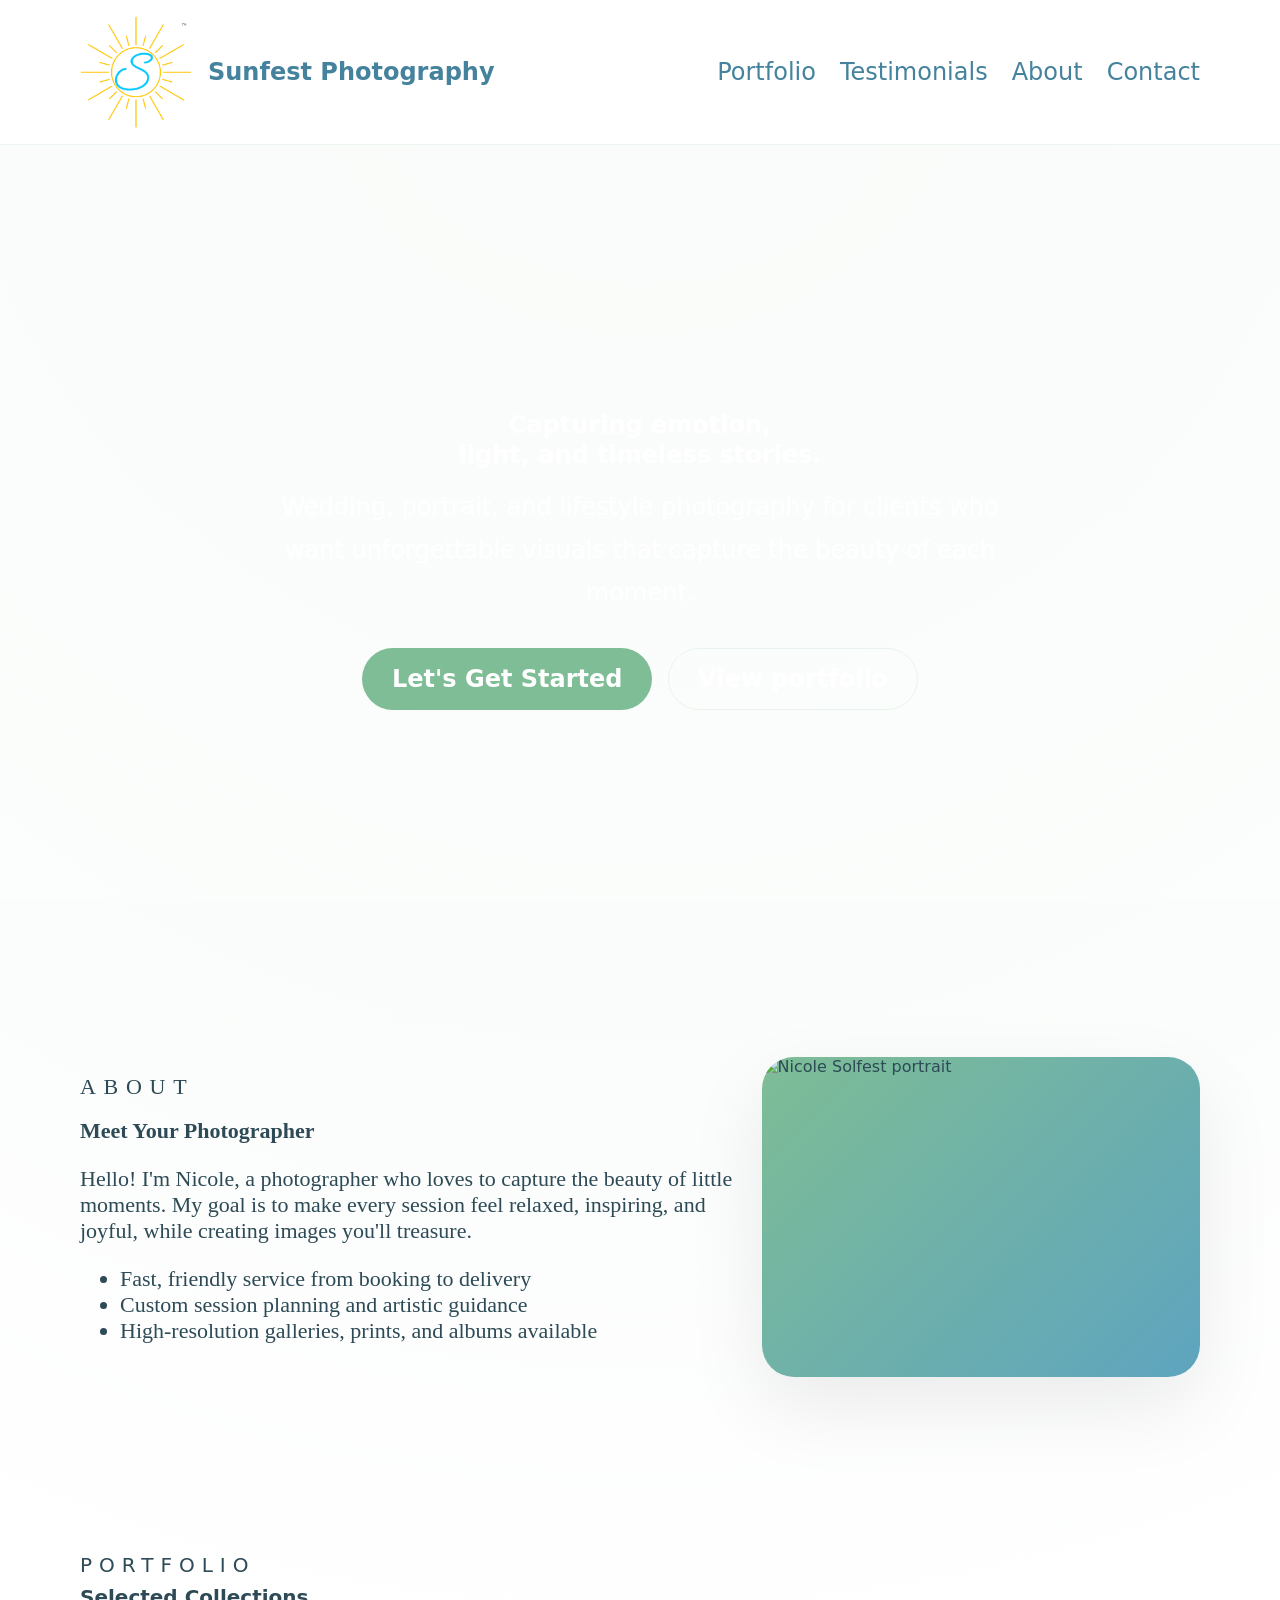
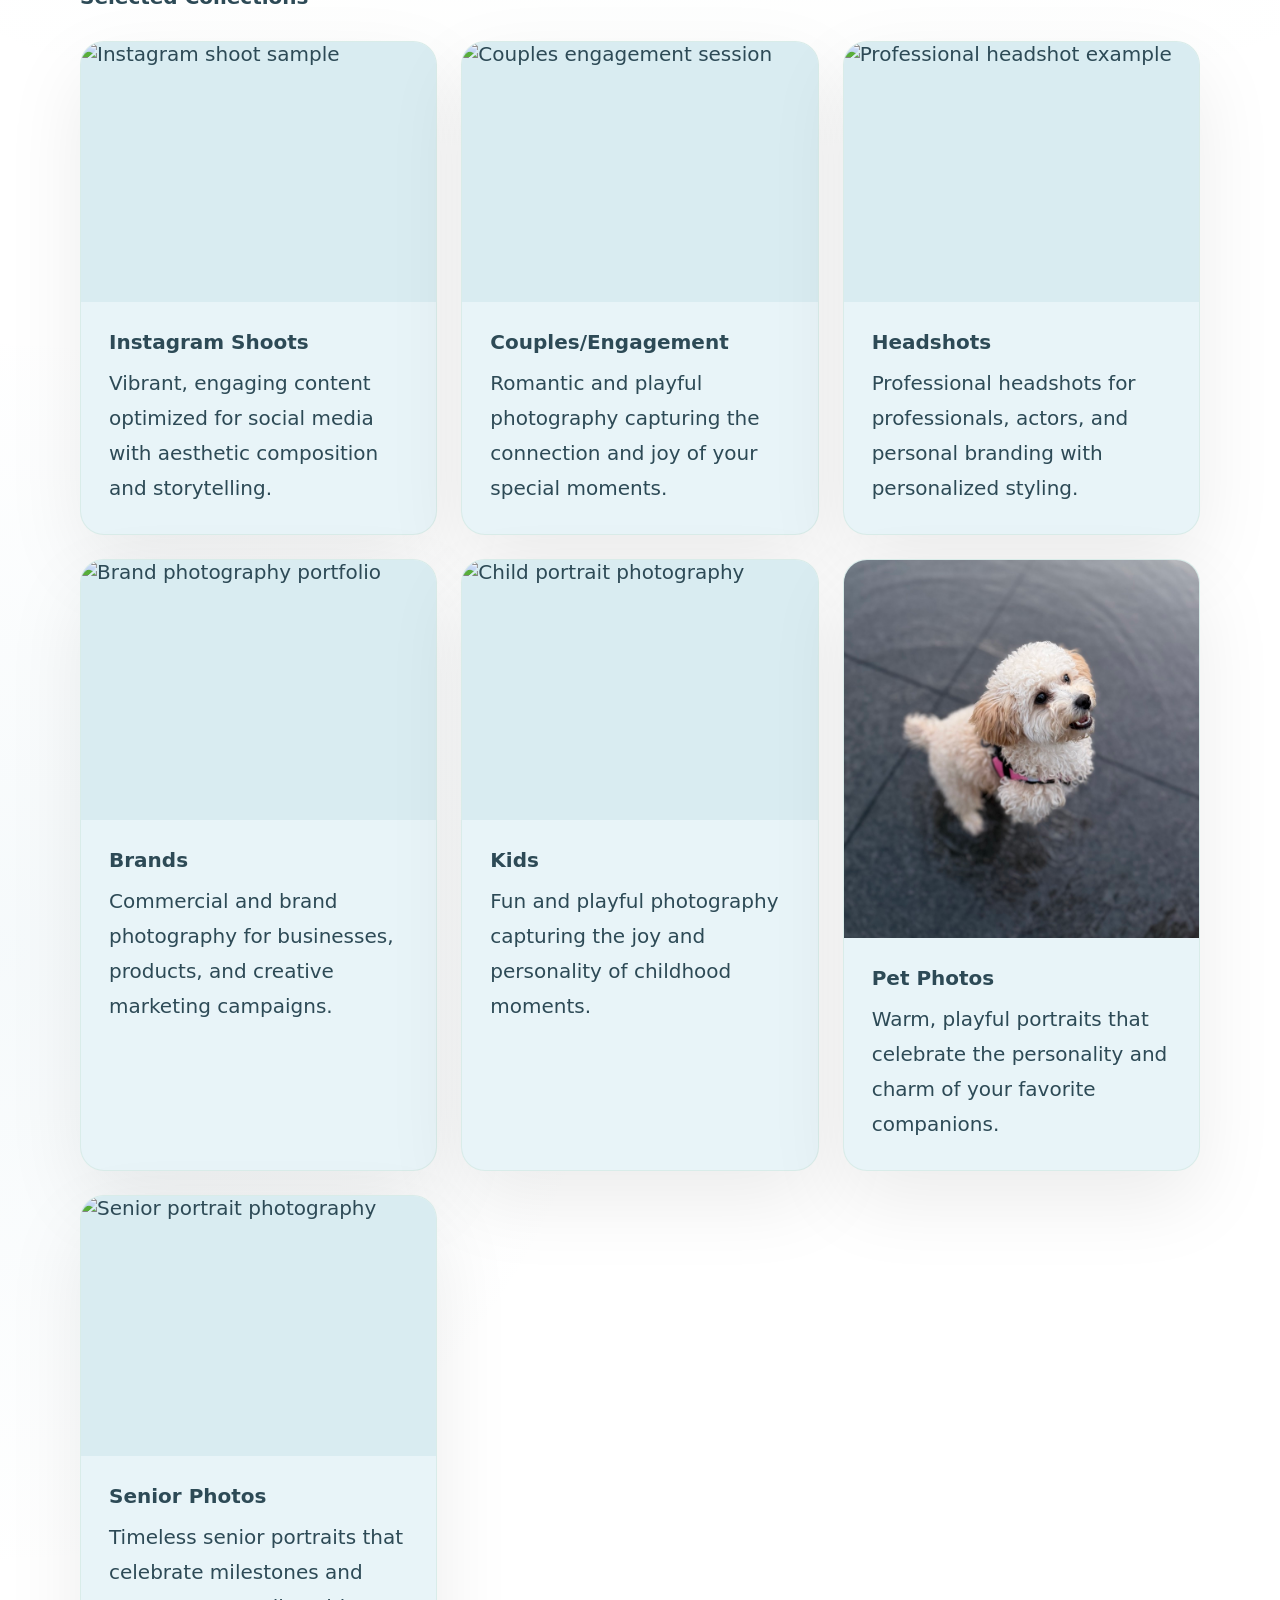
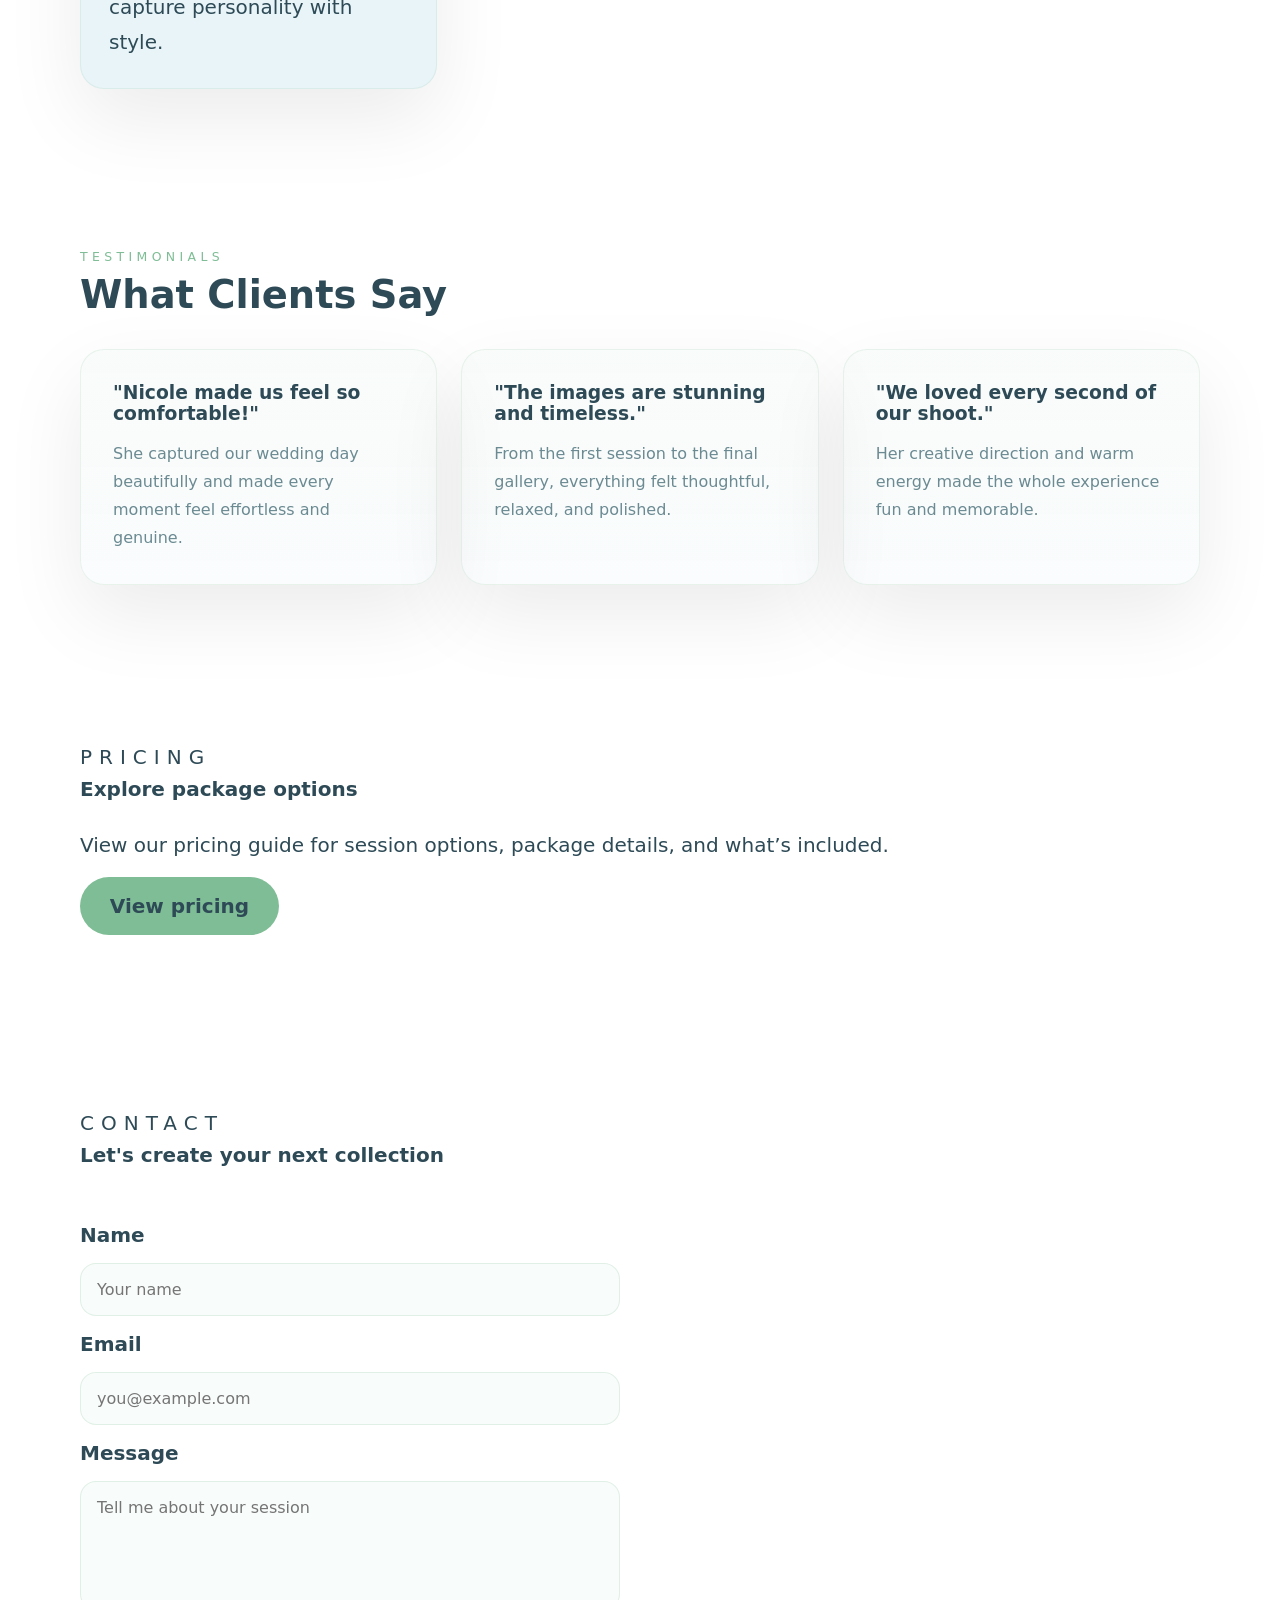
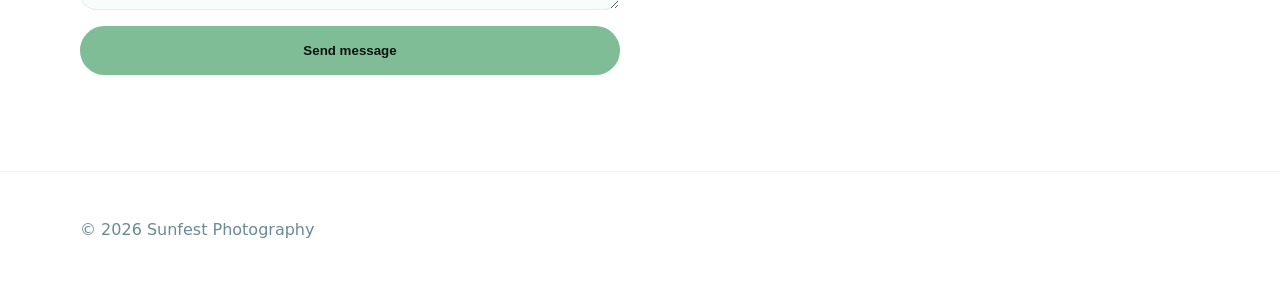
==== index.html @ 9b15755d "Updated website 1" ====
<!DOCTYPE html>
<html lang="en">
<head>
  <meta charset="UTF-8" />
  <meta name="viewport" content="width=device-width, initial-scale=1.0" />
  <title>Sunfest Photography</title>
  <link rel="stylesheet" href="styles.css" />
</head>
<body>
  <header class="site-header" data-text-section="header" data-text-label="Header">
    <div class="container header-inner">
      <a class="brand" href="index.html" aria-label="Go to the home page">
        <div class="logo">
          <img src="./Photos for site/CEC11EE0-8C69-4862-8552-D9A88CEC6F9B.png" alt="Sunfest Photos logo" />
        </div>
        <div>
          <p class="eyebrow"></p>
          <h1>Sunfest Photography</h1>
        </div>
      </a>
      <nav class="site-nav">
        <a href="#portfolio">Portfolio</a>
        <a href="#testimonials">Testimonials</a>
        <a href="#about">About</a>
        <a href="#contact">Contact</a>
      </nav>
    </div>
  </header>

  <main>
    <section class="hero" data-text-section="hero" data-text-label="Hero section">
      <div class="container hero-copy">
        <p class="eyebrow"></p>
        <h2>
          <span class="hero-title-line">Capturing emotion,</span>
          <span class="hero-title-line hero-title-line--secondary">light, and timeless stories.</span>
        </h2>
        <p>Wedding, portrait, and lifestyle photography for clients who want unforgettable visuals that capture the beauty of each moment.</p>
        <div class="hero-actions">
          <a class="button button-primary" href="#contact">Let's Get Started</a>
          <a class="button button-secondary" href="#portfolio">View portfolio</a>
        </div>
      </div>
    </section>

    <section id="about" class="section about-section" data-text-section="about" data-text-label="About section">
      <div class="container about-inner">
        <div class="Meet Your Photographer-copy">
          <p class="eyebrow">About</p>
          <h2>Meet Your Photographer</h2>
          <p>Hello! I'm Nicole, a photographer who loves to capture the beauty of little moments. My goal is to make every session feel relaxed, inspiring, and joyful, while creating images you'll treasure.</p>
          <ul>
            <li>Fast, friendly service from booking to delivery</li>
            <li>Custom session planning and artistic guidance</li>
            <li>High-resolution galleries, prints, and albums available</li>
          </ul>
        </div>
        <div class="about-image">
          <img src="./Photos for site/IMG_5448.jpeg" alt="Nicole Solfest portrait" />
        </div>
      </div>
    </section>

    <section id="portfolio" class="section portfolio-section" data-text-section="portfolio" data-text-label="Portfolio section">
      <div class="container">
        <div class="section-header">
          <p class="eyebrow">Portfolio</p>
          <h2>Selected Collections</h2>
        </div>
        <div class="gallery-grid">
          <a class="gallery-card" href="gallery.html?gallery=instagram-shoots" aria-label="View Instagram Shoots gallery">
            <div class="gallery-image portrait">
              <img src="./Photos for site/0DFB3948-3113-4C23-81F0-0BF73559EFFC_1_105_c.jpeg" alt="Instagram shoot sample" />
            </div>
            <div class="gallery-copy">
              <h3>Instagram Shoots</h3>
              <p>Vibrant, engaging content optimized for social media with aesthetic composition and storytelling.</p>
            </div>
          </a>
          <a class="gallery-card" href="gallery.html?gallery=couples-engagement" aria-label="View Couples and Engagement gallery">
            <div class="gallery-image wedding">
              <img src="./Photos for site/IMG_1664.jpeg" alt="Couples engagement session" />
            </div>
            <div class="gallery-copy">
              <h3>Couples/Engagement</h3>
              <p>Romantic and playful photography capturing the connection and joy of your special moments.</p>
            </div>
          </a>
          <a class="gallery-card" href="gallery.html?gallery=headshots" aria-label="View Headshots gallery">
            <div class="gallery-image lifestyle">
              <img src="./Photos for site/IMG_7733.jpg" alt="Professional headshot example" />
            </div>
            <div class="gallery-copy">
              <h3>Headshots</h3>
              <p>Professional headshots for professionals, actors, and personal branding with personalized styling.</p>
            </div>
          </a>
          <a class="gallery-card" href="gallery.html?gallery=brands" aria-label="View Brands gallery">
            <div class="gallery-image portrait">
              <img src="./Photos for site/IMG_9420.png" alt="Brand photography portfolio" />
            </div>
            <div class="gallery-copy">
              <h3>Brands</h3>
              <p>Commercial and brand photography for businesses, products, and creative marketing campaigns.</p>
            </div>
          </a>
          <a class="gallery-card" href="gallery.html?gallery=kids" aria-label="View Kids gallery">
            <div class="gallery-image wedding">
              <img src="./Photos for site/IMG_5349.jpeg" alt="Child portrait photography" />
            </div>
            <div class="gallery-copy">
              <h3>Kids</h3>
              <p>Fun and playful photography capturing the joy and personality of childhood moments.</p>
            </div>
          </a>
          <a class="gallery-card" href="pet-photos.html" aria-label="View Pet Photos gallery">
            <div class="gallery-image lifestyle">
              <img src="./Pet photos/53A517B3-BBE2-4105-9BD0-A397EED52253_1_105_c.jpeg" alt="Pet portrait photography" />
            </div>
            <div class="gallery-copy">
              <h3>Pet Photos</h3>
              <p>Warm, playful portraits that celebrate the personality and charm of your favorite companions.</p>
            </div>
          </a>
          <a class="gallery-card" href="gallery.html?gallery=senior-photos" aria-label="View Senior Photos gallery">
            <div class="gallery-image lifestyle">
              <img src="./Photos for site/IMG_2060.jpeg" alt="Senior portrait photography" />
            </div>
            <div class="gallery-copy">
              <h3>Senior Photos</h3>
              <p>Timeless senior portraits that celebrate milestones and capture personality with style.</p>
            </div>
          </a>
        </div>
      </div>
    </section>

    <section id="testimonials" class="section testimonials-section" data-text-section="testimonials" data-text-label="Testimonials section">
      <div class="container">
        <div class="section-header">
          <p class="eyebrow">Testimonials</p>
          <h2>What Clients Say</h2>
        </div>
        <div class="services-grid">
          <article class="service-card">
            <h3>"Nicole made us feel so comfortable!"</h3>
            <p>She captured our wedding day beautifully and made every moment feel effortless and genuine.</p>
          </article>
          <article class="service-card">
            <h3>"The images are stunning and timeless."</h3>
            <p>From the first session to the final gallery, everything felt thoughtful, relaxed, and polished.</p>
          </article>
          <article class="service-card">
            <h3>"We loved every second of our shoot."</h3>
            <p>Her creative direction and warm energy made the whole experience fun and memorable.</p>
          </article>
        </div>
      </div>
    </section>

    <section id="pricing" class="section pricing-preview-section" data-text-section="pricing" data-text-label="Pricing section">
      <div class="container">
        <div class="section-header">
          <p class="eyebrow">Pricing</p>
          <h2>Explore package options</h2>
        </div>
        <div class="pricing-preview-card">
          <p>View our pricing guide for session options, package details, and what’s included.</p>
          <a class="button button-primary" href="pricing.html">View pricing</a>
        </div>
      </div>
    </section>

    <section id="contact" class="section contact-section" data-text-section="contact" data-text-label="Contact section">
      <div class="container contact-inner">
        <div class="section-header">
          <p class="eyebrow">Contact</p>
          <h2>Let's create your next collection</h2>
        </div>
        <form class="contact-form" action="#" method="POST">
          <label for="name">Name</label>
          <input id="name" name="name" type="text" placeholder="Your name" required />

          <label for="email">Email</label>
          <input id="email" name="email" type="email" placeholder="you@example.com" required />

          <label for="message">Message</label>
          <textarea id="message" name="message" rows="5" placeholder="Tell me about your session" required></textarea>

          <button type="submit" class="button button-primary">Send message</button>
        </form>
      </div>
    </section>
  </main>

  <footer class="site-footer">
    <div class="container footer-inner">
      <p>© 2026 Sunfest Photography</p>
      <p></p>
    </div>
  </footer>

  <script src="script.js"></script>
</body>
</html>
---- styles.css ----
:root {
  color-scheme: light;
  --bg: #ffffff;
  --surface: #e8f4f8;
  --surface-2: #d9ecf1;
  --text: #2d4a56;
  --muted: #6b8a92;
  --accent: #7ebd95;
  --accent-strong: #9ccfb0;
  --border: rgba(126, 189, 149, 0.15);
  --shadow: 0 30px 80px rgba(0, 0, 0, 0.08);
}

* {
  box-sizing: border-box;
}

html {
  scroll-behavior: smooth;
}

body {
  margin: 0;
  font-family: Inter, system-ui, -apple-system, BlinkMacSystemFont, "Segoe UI", sans-serif;
  background: radial-gradient(circle at top, rgba(126, 189, 149, 0.08), transparent 35%),
              radial-gradient(circle at left, rgba(94, 164, 191, 0.06), transparent 22%),
              var(--bg);
  color: var(--text);
}

.text-style-controls {
  position: fixed;
  right: 1rem;
  bottom: 1rem;
  z-index: 1000;
  width: min(260px, calc(100% - 2rem));
  padding: 1rem;
  border: 1px solid var(--border);
  border-radius: 1rem;
  background: rgba(255, 255, 255, 0.96);
  box-shadow: var(--shadow);
}

.text-style-controls__title {
  font-weight: 700;
  margin-bottom: 0.75rem;
  color: var(--text);
}

.text-style-control {
  display: flex;
  flex-direction: column;
  gap: 0.35rem;
  margin-bottom: 0.75rem;
  font-size: 0.9rem;
  color: var(--muted);
}

.text-style-control span {
  font-weight: 600;
  color: var(--text);
}

.text-style-control select,
.text-style-control input {
  width: 100%;
  padding: 0.55rem 0.7rem;
  border: 1px solid var(--border);
  border-radius: 0.8rem;
  font: inherit;
}

.text-style-controls .button {
  width: 100%;
  padding: 0.75rem 1rem;
  font-size: 0.95rem;
}

img {
  max-width: 100%;
  display: block;
}

.container {
  width: min(1120px, calc(100% - 2rem));
  margin: 0 auto;
}

.site-header {
  position: sticky;
  top: 0;
  background: rgba(255, 255, 255, 0.95);
  backdrop-filter: blur(14px);
  border-bottom: 1px solid var(--border);
  z-index: 10;
}

.header-inner,
.about-inner,
.contact-inner {
  display: grid;
  gap: 1.5rem;
  align-items: center;
  padding: 1rem 0;
}

.header-inner {
  grid-template-columns: 1fr auto;
}

.brand {
  display: flex;
  align-items: center;
  gap: 1rem;
  color: inherit;
  text-decoration: none;
}

.logo {
  display: grid;
  place-items: center;
  width: 7rem;
  height: 7rem;
  border-radius: .1rem;
  background: linear-gradient(135deg, var(--bg), var(--bg));
  padding: 0.0rem;
  overflow: hidden;
}

.logo img,
.logo svg {
  width: 100%;
  height: 100%;
  object-fit: contain;
  display: block;
}

.eyebrow {
  text-transform: uppercase;
  letter-spacing: 0.35em;
  font-size: 0.78rem;
  color: var(--accent);
  margin: 0 0 0.5rem;
}

.site-nav {
  display: flex;
  gap: 1.5rem;
  flex-wrap: wrap;
  align-items: center;
}

.site-nav a {
  color: var(--muted);
  text-decoration: none;
  transition: color 0.2s ease;
}

.site-nav a:hover {
  color: var(--text);
}

.hero {
  min-height: calc(100vh - 84px);
  display: grid;
  place-items: center;
  padding: 5rem 0 6rem;
  background: linear-gradient(rgba(255, 255, 255, 0.32), rgba(255, 255, 255, 0.32)), url('./Photos\ for\ site/IMG_4722.jpeg') center / cover no-repeat;
  background-attachment: fixed;
  position: relative;
}

.hero-copy {
  max-width: 720px;
  text-align: center;
  position: relative;
  z-index: 1;
}

.hero h2 {
  font-size: clamp(2.5rem, 5vw, 4rem);
  line-height: 1.03;
  margin: 0 0 1rem;
  color: #ffffff;
  display: flex;
  flex-direction: column;
  gap: 0.15rem;
}

.hero-title-line {
  display: block;
  font-size: clamp(3rem, 3.2vw, 2.4rem);
  font-weight: 700;
  line-height: 1.15;
}

.hero-title-line--secondary {
  font-size: clamp(2.2rem, 4.3vw, 3.2rem);
  font-weight: 600;
}

.hero p {
  font-size: 1.25rem;
  color: #ffffff;
  line-height: 1.8;
  margin: 0 0 2rem;
}

.hero-actions {
  display: flex;
  justify-content: center;
  flex-wrap: wrap;
  gap: 1rem;
}

.button {
  display: inline-flex;
  align-items: center;
  justify-content: center;
  padding: 1rem 1.8rem;
  border-radius: 999px;
  border: 1px solid transparent;
  text-decoration: none;
  font-weight: 600;
  transition: transform 0.2s ease, background-color 0.2s ease, border-color 0.2s ease;
}

.button:hover {
  transform: translateY(-2px);
}

.button-primary {
  background: var(--accent);
  color: #111;
}

.button-secondary {
  background: transparent;
  color: var(--text);
  border-color: var(--border);
}

.section {
  padding: 5rem 0;
}

.section-header {
  max-width: 600px;
  margin-bottom: 2rem;
}

.section-header h2 {
  margin: 0;
  font-size: clamp(2rem, 3vw, 3rem);
}

.gallery-grid,
.services-grid {
  display: grid;
  gap: 1.5rem;
}

.gallery-grid {
  grid-template-columns: repeat(3, 1fr);
}

.gallery-card {
  display: block;
  color: inherit;
  text-decoration: none;
  background: var(--surface);
  border: 1px solid var(--border);
  border-radius: 1.5rem;
  overflow: hidden;
  box-shadow: var(--shadow);
}

.gallery-image {
  min-height: 260px;
  display: grid;
  place-items: center;
  overflow: hidden;
  background: var(--surface-2);
}

.gallery-image img {
  width: 100%;
  height: 100%;
  object-fit: cover;
  display: block;
}

.gallery-image.portrait,
.gallery-image.wedding,
.gallery-image.lifestyle {
  background: var(--surface-2);
}

.gallery-copy {
  padding: 1.75rem;
}

.gallery-copy h3 {
  margin: 0 0 0.75rem;
}

.gallery-copy p {
  margin: 0;
  color: var(--muted);
  line-height: 1.75;
}

.services-grid {
  grid-template-columns: repeat(3, 1fr);
}

.service-card {
  background: linear-gradient(180deg, rgba(126, 189, 149, 0.05), rgba(94, 164, 191, 0.03));
  border: 1px solid var(--border);
  border-radius: 1.5rem;
  padding: 2rem;
  box-shadow: var(--shadow);
}

.service-card h3 {
  margin: 0 0 1rem;
}

.service-card p {
  margin: 0;
  color: var(--muted);
  line-height: 1.75;
}

.carousel {
  position: relative;
  overflow: visible;
  width: min(1040px, 100%);
  margin: 0 auto;
  border-radius: 2rem;
  background: var(--surface);
  box-shadow: var(--shadow);
}

.carousel-track {
  display: flex;
  align-items: center;
  gap: 1in;
  transition: transform 0.4s ease;
  padding: 0;
}
.carousel-slide {
  flex: 0 0 52.5%;
  display: grid;
  place-items: center;
  min-height: 520px;
  background: transparent;
  opacity: 0.35;
  transform: scale(1);
  transform-origin: center center;
  transition: transform 0.4s ease, opacity 0.4s ease, filter 0.4s ease;
  filter: brightness(0.75);
}

.carousel-slide:not(.current-slide) {
  opacity: 0.35;
  filter: brightness(0.7) saturate(0.9);
}

.carousel-slide.current-slide {
  opacity: 1;
  transform: scale(1.3333);
  filter: none;
  z-index: 1;
}

.carousel-slide img {
  max-width: 100%;
  max-height: 70vh;
  width: auto;
  height: auto;
  object-fit: contain;
  display: block;
}

.carousel-button {
  position: absolute;
  top: 50%;
  transform: translateY(-50%);
  width: 3rem;
  height: 3rem;
  border: none;
  border-radius: 999px;
  background: rgba(255, 255, 255, 0.95);
  color: var(--text);
  font-size: 1.2rem;
  box-shadow: var(--shadow);
  cursor: pointer;
  transition: transform 0.2s ease, background-color 0.2s ease;
}

.pricing-page .section {
  padding: 4.5rem 0 5.5rem;
}

.pricing-accordion {
  display: grid;
  gap: 1rem;
}

.pricing-card {
  border: 1px solid var(--border);
  border-radius: 1.25rem;
  background: rgba(255, 255, 255, 0.9);
  box-shadow: var(--shadow);
  overflow: hidden;
}

.pricing-toggle {
  width: 100%;
  display: flex;
  align-items: center;
  justify-content: space-between;
  gap: 1rem;
  padding: 1.25rem 1.5rem;
  border: 0;
  background: transparent;
  color: var(--text);
  font: inherit;
  text-align: left;
  cursor: pointer;
}

.pricing-label {
  display: flex;
  flex-direction: column;
  gap: 0.25rem;
}

.pricing-folder-title {
  font-size: 1.05rem;
  font-weight: 700;
}

.pricing-folder-description {
  color: var(--muted);
  font-size: 0.95rem;
  line-height: 1.5;
}

.pricing-arrow {
  font-size: 1.2rem;
  color: var(--accent);
  transition: transform 0.2s ease;
}

.pricing-card.is-open .pricing-arrow {
  transform: rotate(90deg);
}

.pricing-details {
  overflow: hidden;
  max-height: 0;
  padding: 0 1.5rem;
  transition: max-height 0.25s ease, padding 0.25s ease;
}

.pricing-card.is-open .pricing-details {
  max-height: 220px;
  padding: 0 1.5rem 1.5rem;
}

.pricing-details p,
.pricing-details ul {
  margin: 0;
  color: var(--muted);
  line-height: 1.7;
}

.pricing-details p {
  margin-bottom: 0.75rem;
}

.pricing-details ul {
  padding-left: 1.1rem;
}

.pricing-info-section {
  padding-top: 0;
}

.pricing-info-card {
  background: linear-gradient(135deg, rgba(126, 189, 149, 0.08), rgba(94, 164, 191, 0.08));
  border: 1px solid var(--border);
  border-radius: 1.5rem;
  padding: 2rem;
  box-shadow: var(--shadow);
}

.pricing-info-card h2 {
  margin: 0 0 1rem;
  font-size: clamp(1.6rem, 2.3vw, 2.2rem);
}

.pricing-info-card p,
.pricing-info-card li {
  color: var(--muted);
  line-height: 1.8;
}

.pricing-info-card ul {
  margin: 1rem 0 0;
  padding-left: 1.1rem;
}

@media (max-width: 900px) {
  .carousel-track {
    gap: 1rem;
  }
}

@media (max-width: 700px) {
  .carousel-track {
    padding: 0 1rem;
  }

  .carousel-slide {
    flex: 0 0 90%;
  }

  .pricing-toggle {
    padding: 1.1rem 1.15rem;
  }

  .pricing-folder-description {
    font-size: 0.9rem;
  }

  .pricing-info-card {
    padding: 1.5rem;
  }
}

.carousel-button:hover {
  transform: translateY(-50%) scale(1.05);
}

.carousel-button--prev {
  left: 1rem;
}

.carousel-button--next {
  right: 1rem;
}

.carousel-indicators {
  display: none;
}

.carousel-indicator {
  width: 0.75rem;
  height: 0.75rem;
  border: none;
  border-radius: 999px;
  background: rgba(126, 189, 149, 0.4);
  cursor: pointer;
  transition: transform 0.2s ease, background-color 0.2s ease;
}

.carousel-indicator.active {
  background: var(--accent);
  transform: scale(1.1);
}

.page-intro {
  color: var(--muted);
  max-width: 640px;
  margin-top: 0.75rem;
  line-height: 1.8;
}

.gallery-page-actions {
  margin-top: 1.5rem;
}

.about-inner {
  grid-template-columns: 1.2fr 0.8fr;
}

.about-copy h2 {
  margin-top: 0;
}

.about-copy p {
  color: var(--muted);
  line-height: 1.8;
}

.about-copy ul {
  padding-left: 1.2rem;
  margin: 1.5rem 0 0;
  color: var(--muted);
}

.about-copy li {
  margin-bottom: 0.75rem;
}

.about-image {
  min-height: 320px;
  border-radius: 2rem;
  background: linear-gradient(135deg, #7ebd95 0%, #5ea4bf 100%);
  box-shadow: var(--shadow);
  overflow: hidden;
}

.about-image img {
  width: 100%;
  height: 100%;
  object-fit: cover;
  display: block;
}

.contact-form {
  display: grid;
  gap: 1rem;
  max-width: 540px;
}

.contact-form label {
  font-weight: 600;
}

.contact-form input,
.contact-form textarea {
  width: 100%;
  border-radius: 1rem;
  border: 1px solid rgba(126, 189, 149, 0.2);
  background: rgba(126, 189, 149, 0.05);
  color: var(--text);
  padding: 1rem;
  font: inherit;
}

.contact-form input:focus,
.contact-form textarea:focus {
  outline: 2px solid rgba(126, 189, 149, 0.5);
  outline-offset: 2px;
}

.site-footer {
  padding: 2rem 0 3rem;
  border-top: 1px solid var(--border);
}

.footer-inner {
  display: flex;
  justify-content: space-between;
  gap: 1rem;
  flex-wrap: wrap;
  color: var(--muted);
}

@media (max-width: 900px) {
  .gallery-grid,
  .services-grid {
    grid-template-columns: 1fr 1fr;
  }

  .about-inner {
    grid-template-columns: 1fr;
  }
}

@media (max-width: 700px) {
  .header-inner {
    grid-template-columns: 1fr;
  }

  .site-nav {
    justify-content: flex-start;
  }

  .gallery-grid,
  .services-grid {
    grid-template-columns: 1fr;
  }

  .hero {
    padding-top: 4rem;
  }
}
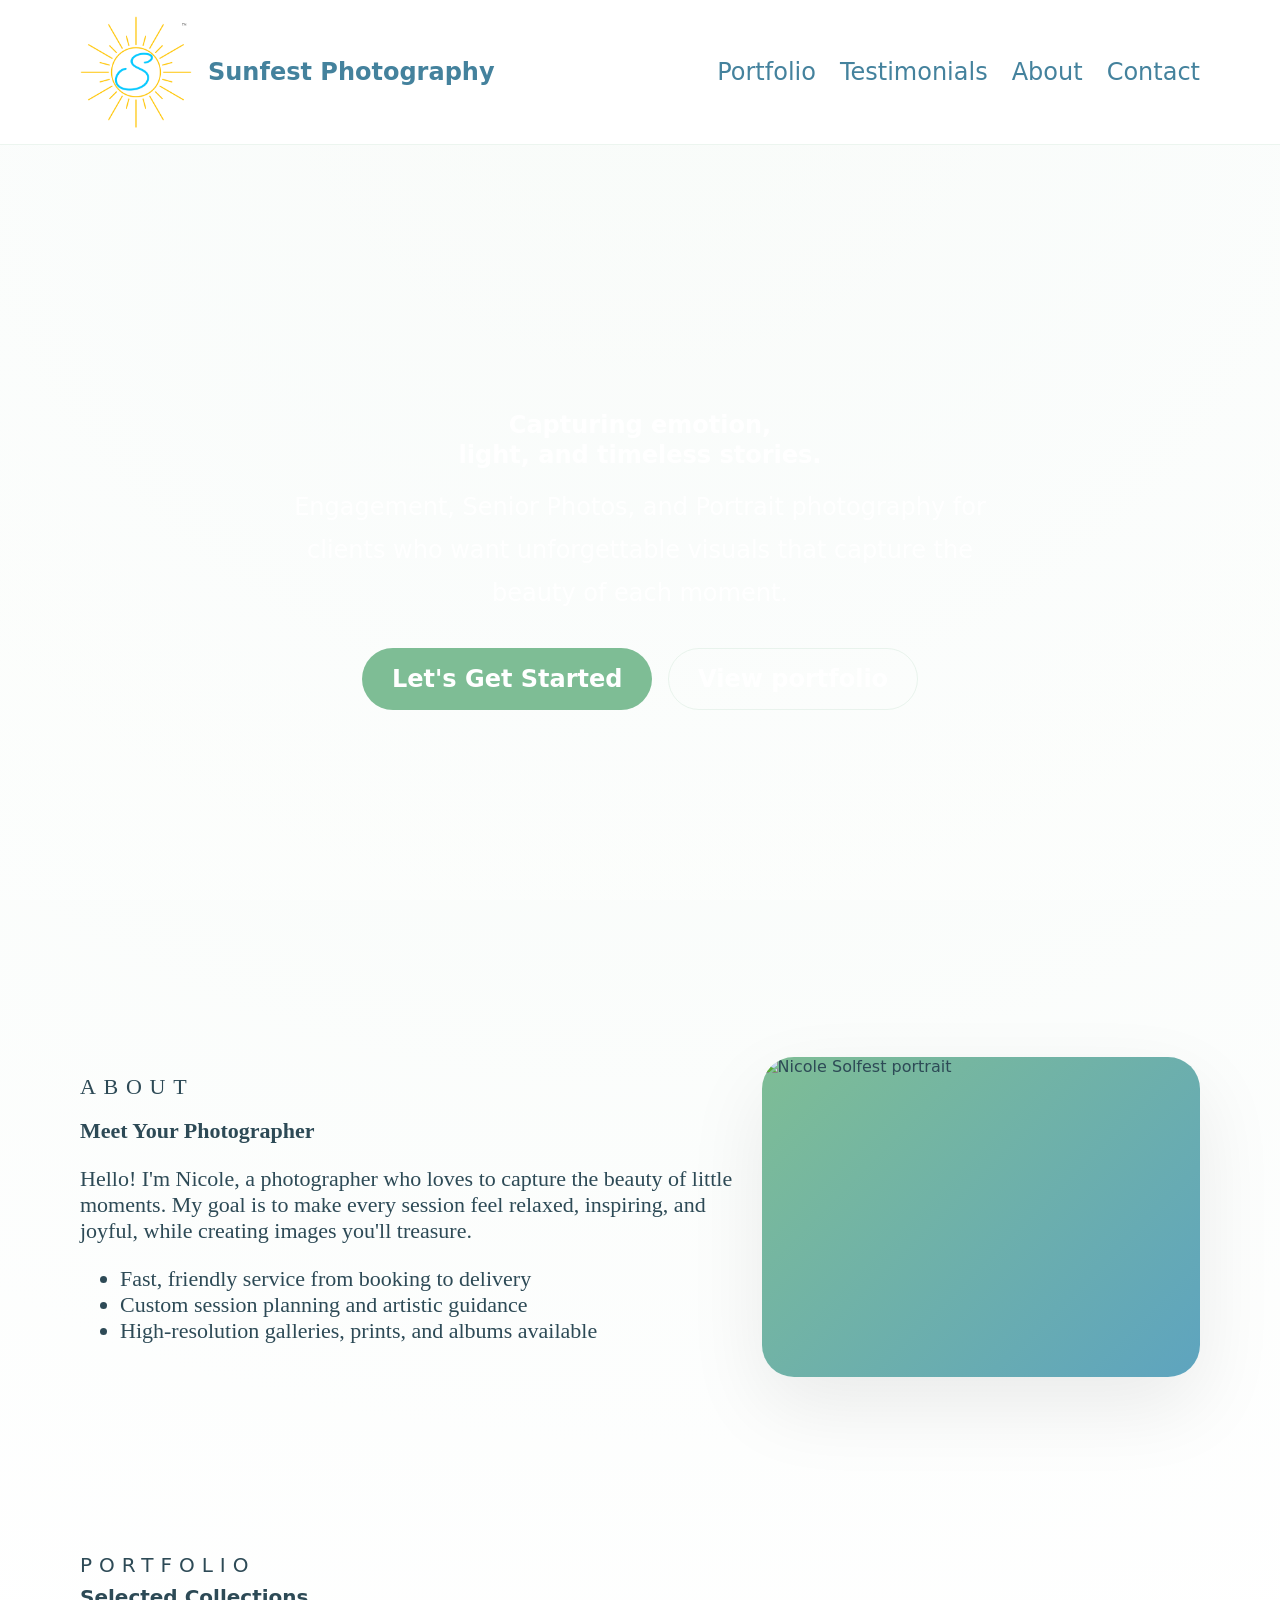
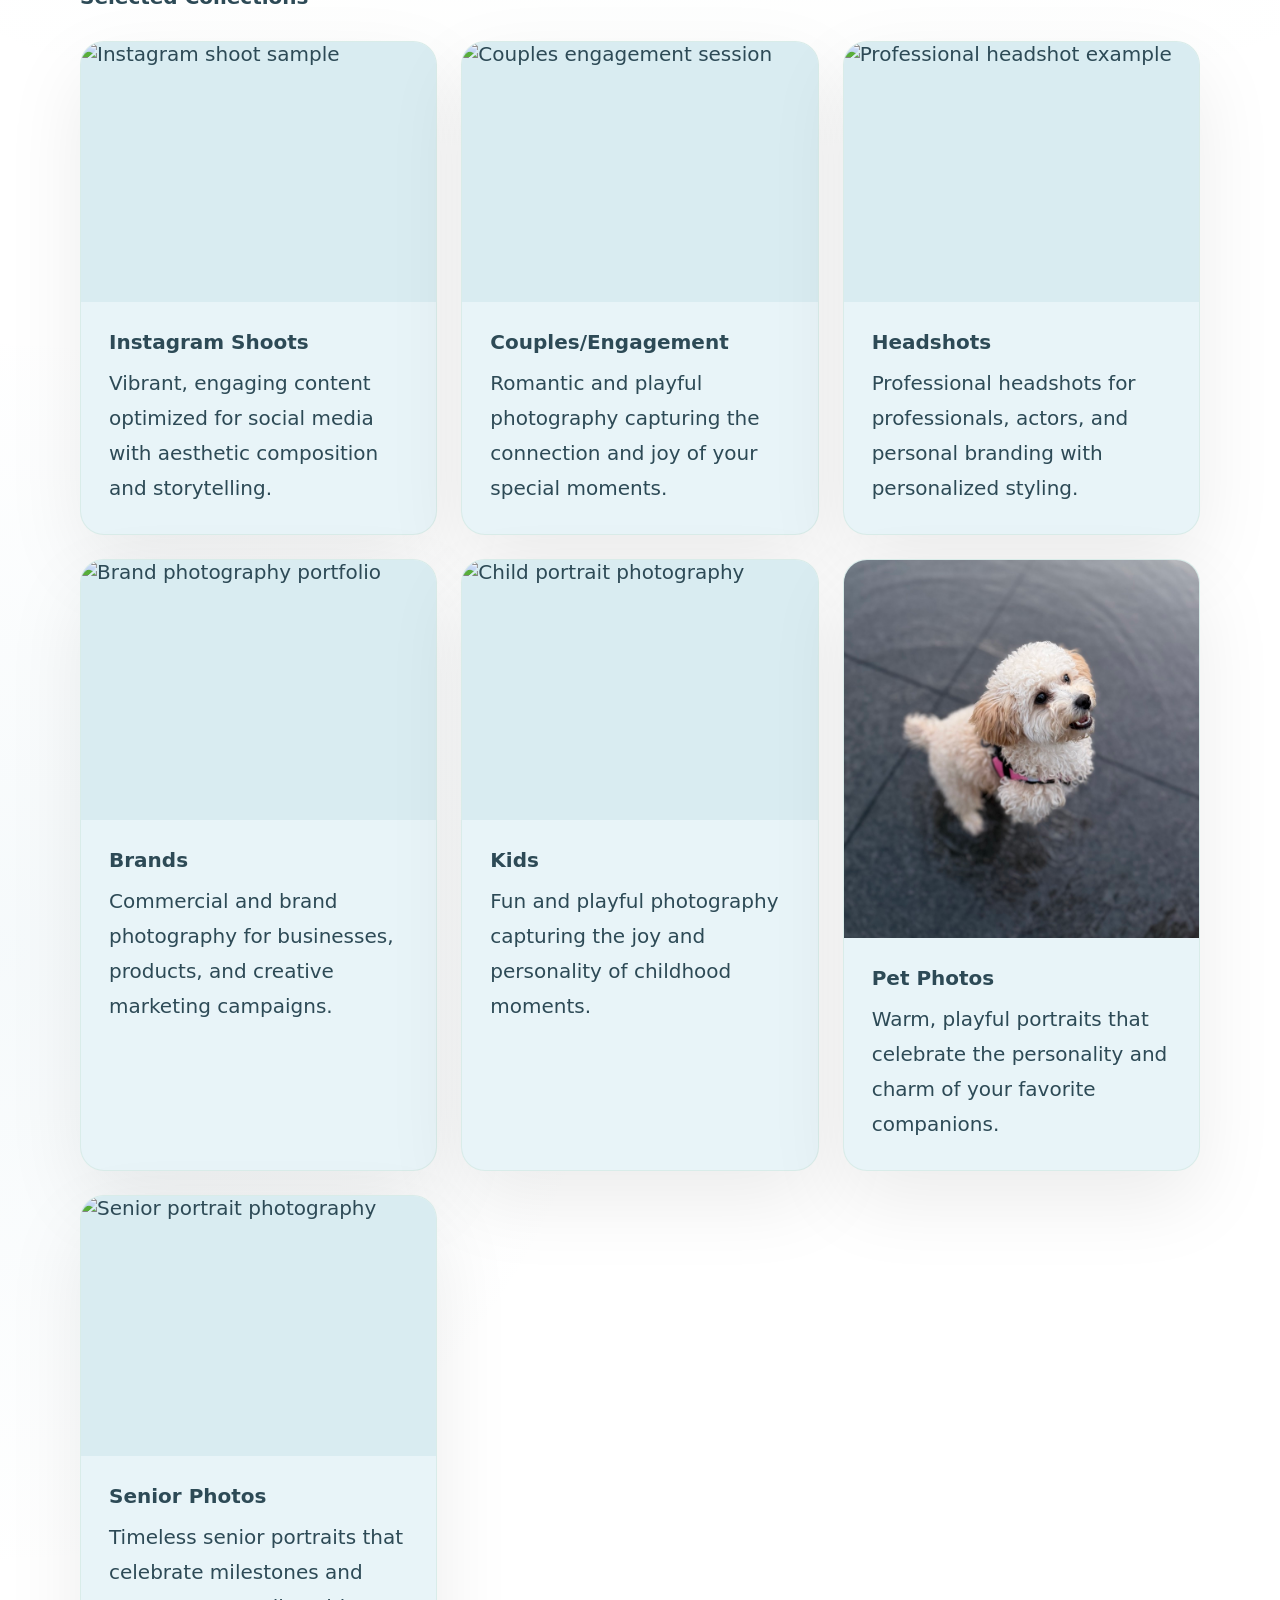
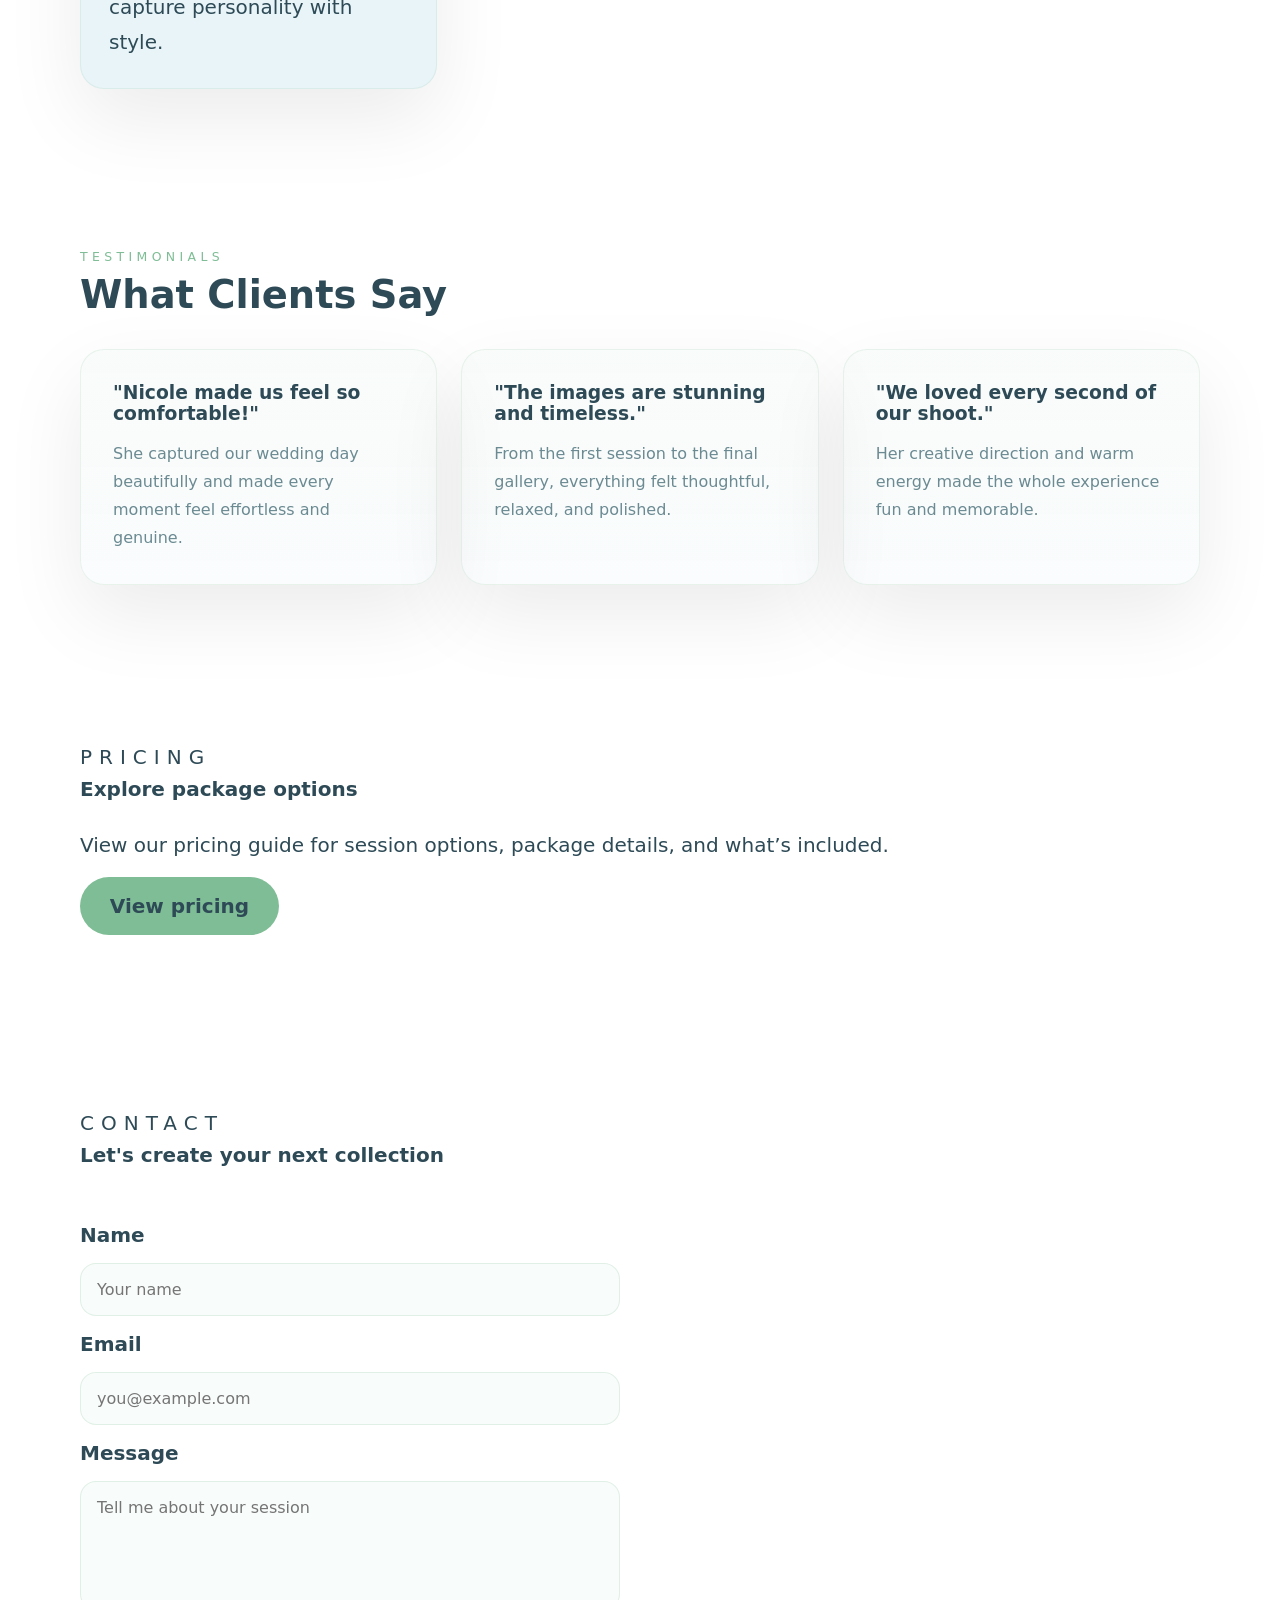
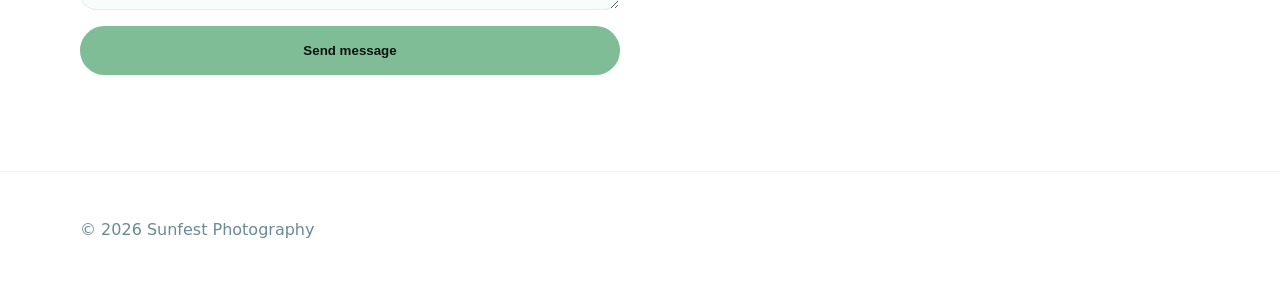
==== commit 3bc6ff12: "Updated for pricing and font size" ====
--- a/index.html
+++ b/index.html
@@ -35,7 +35,7 @@
           <span class="hero-title-line">Capturing emotion,</span>
           <span class="hero-title-line hero-title-line--secondary">light, and timeless stories.</span>
         </h2>
-        <p>Wedding, portrait, and lifestyle photography for clients who want unforgettable visuals that capture the beauty of each moment.</p>
+        <p>Engagement, Senior Photos, and Portrait photography for clients who want unforgettable visuals that capture the beauty of each moment.</p>
         <div class="hero-actions">
           <a class="button button-primary" href="#contact">Let's Get Started</a>
           <a class="button button-secondary" href="#portfolio">View portfolio</a>
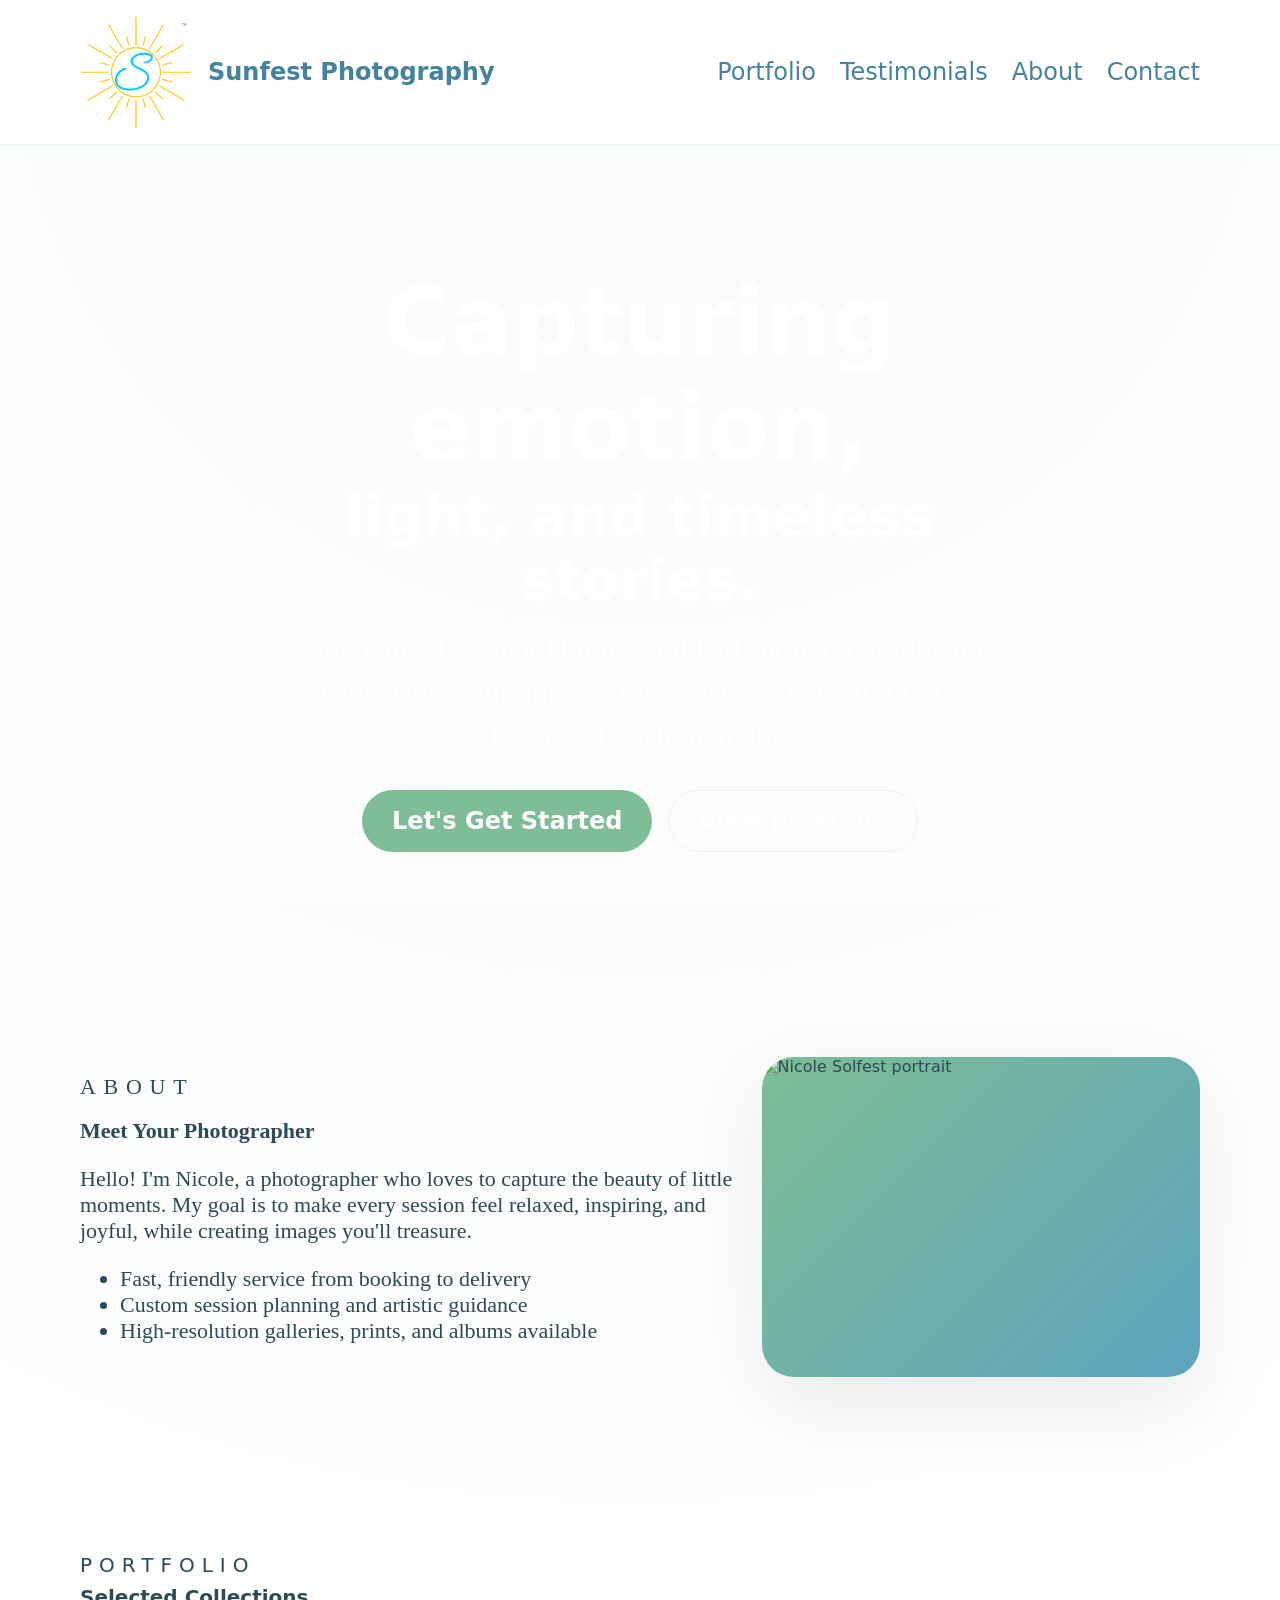
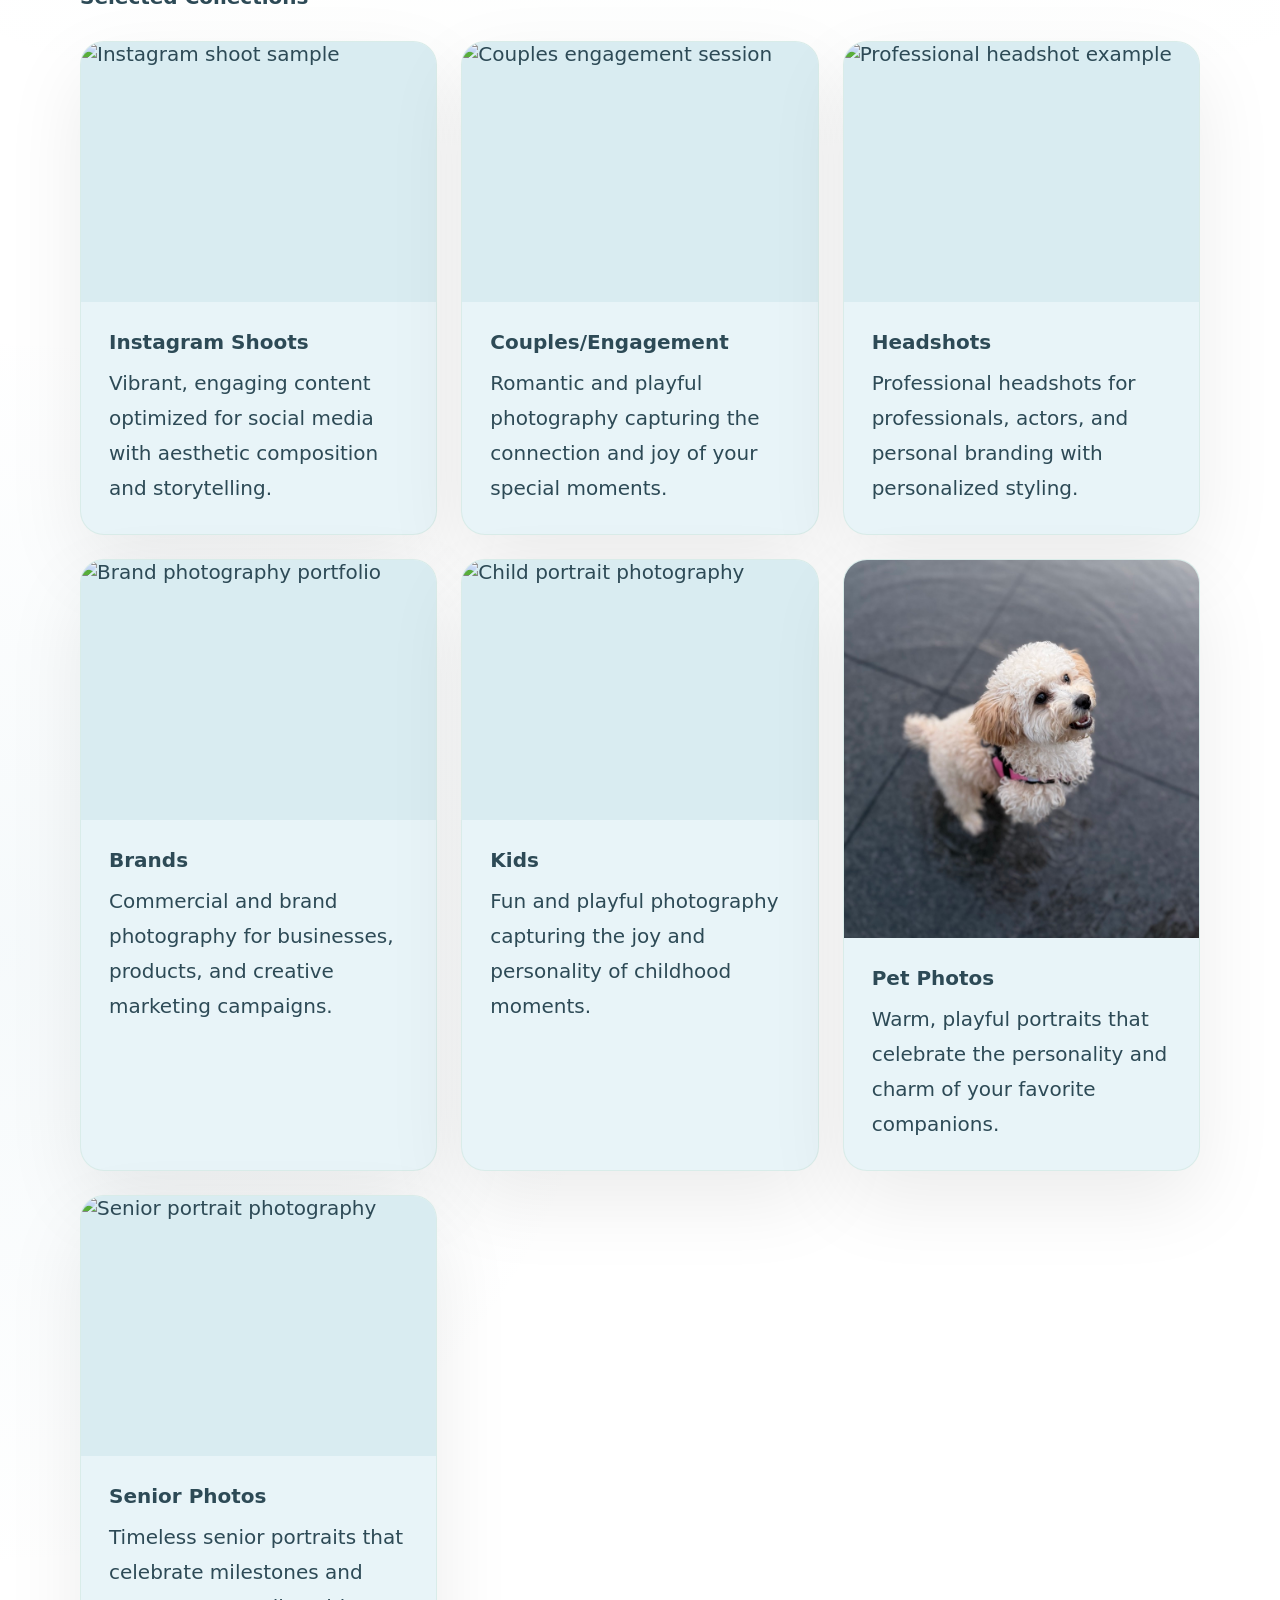
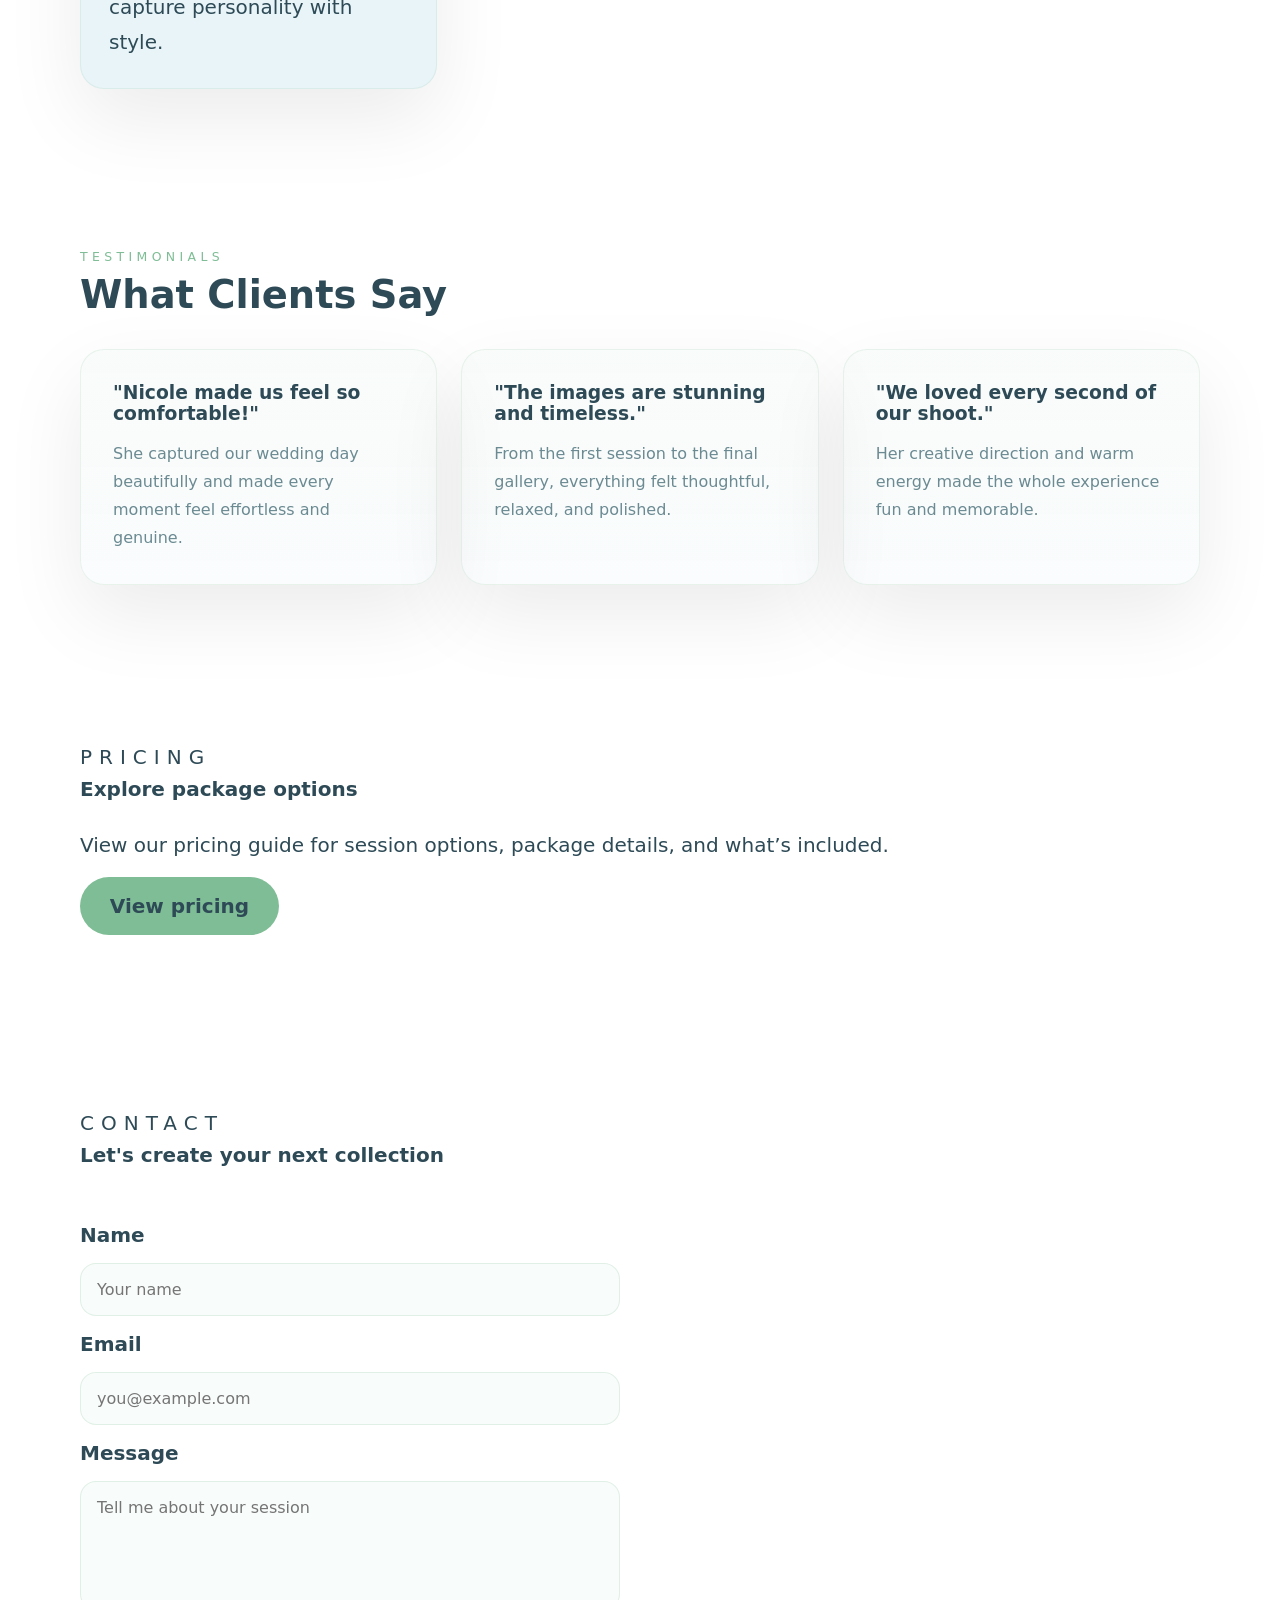
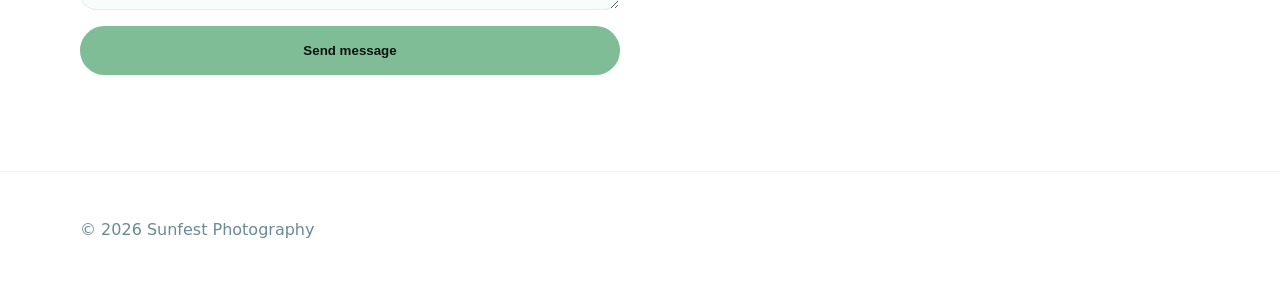
==== commit 061b47c9: "Update wiht font size" ====
--- a/index.html
+++ b/index.html
@@ -4,6 +4,7 @@
   <meta charset="UTF-8" />
   <meta name="viewport" content="width=device-width, initial-scale=1.0" />
   <title>Sunfest Photography</title>
+  <!-- Main stylesheet for site-wide fonts and layout -->
   <link rel="stylesheet" href="styles.css" />
 </head>
 <body>
@@ -32,8 +33,8 @@
       <div class="container hero-copy">
         <p class="eyebrow"></p>
         <h2>
-          <span class="hero-title-line">Capturing emotion,</span>
-          <span class="hero-title-line hero-title-line--secondary">light, and timeless stories.</span>
+          <span class="hero-title-line text-size-7xl">Capturing emotion,</span>
+          <span class="hero-title-line text-size-5xl">light, and timeless stories.</span>
         </h2>
         <p>Engagement, Senior Photos, and Portrait photography for clients who want unforgettable visuals that capture the beauty of each moment.</p>
         <div class="hero-actions">
--- a/styles.css
+++ b/styles.css
@@ -189,18 +189,31 @@
 
 .hero-title-line {
   display: block;
-  font-size: clamp(3rem, 3.2vw, 2.4rem);
   font-weight: 700;
   line-height: 1.15;
+  font-size: clamp(3rem, 3.2vw, 2.4rem);
 }
 
 .hero-title-line--secondary {
-  font-size: clamp(2.2rem, 4.3vw, 3.2rem);
   font-weight: 600;
-}
+  line-height: 1.15;
+}
+
+.text-size-xxs { font-size: 0.65rem !important; }
+.text-size-xs { font-size: 0.8rem !important; }
+.text-size-sm { font-size: 0.95rem !important; }
+.text-size-base { font-size: 1rem !important; }
+.text-size-lg { font-size: 1.125rem !important; }
+.text-size-xl { font-size: 1.25rem !important; }
+.text-size-2xl { font-size: 1.5rem !important; }
+.text-size-3xl { font-size: 1.875rem !important; }
+.text-size-4xl { font-size: 2.5rem !important; }
+.text-size-5xl { font-size: 3.5rem !important; }
+.text-size-6xl { font-size: 4.5rem !important; }
+.text-size-7xl { font-size: 5.75rem !important; }
 
 .hero p {
-  font-size: 1.25rem;
+  font-size: 1.05rem;
   color: #ffffff;
   line-height: 1.8;
   margin: 0 0 2rem;
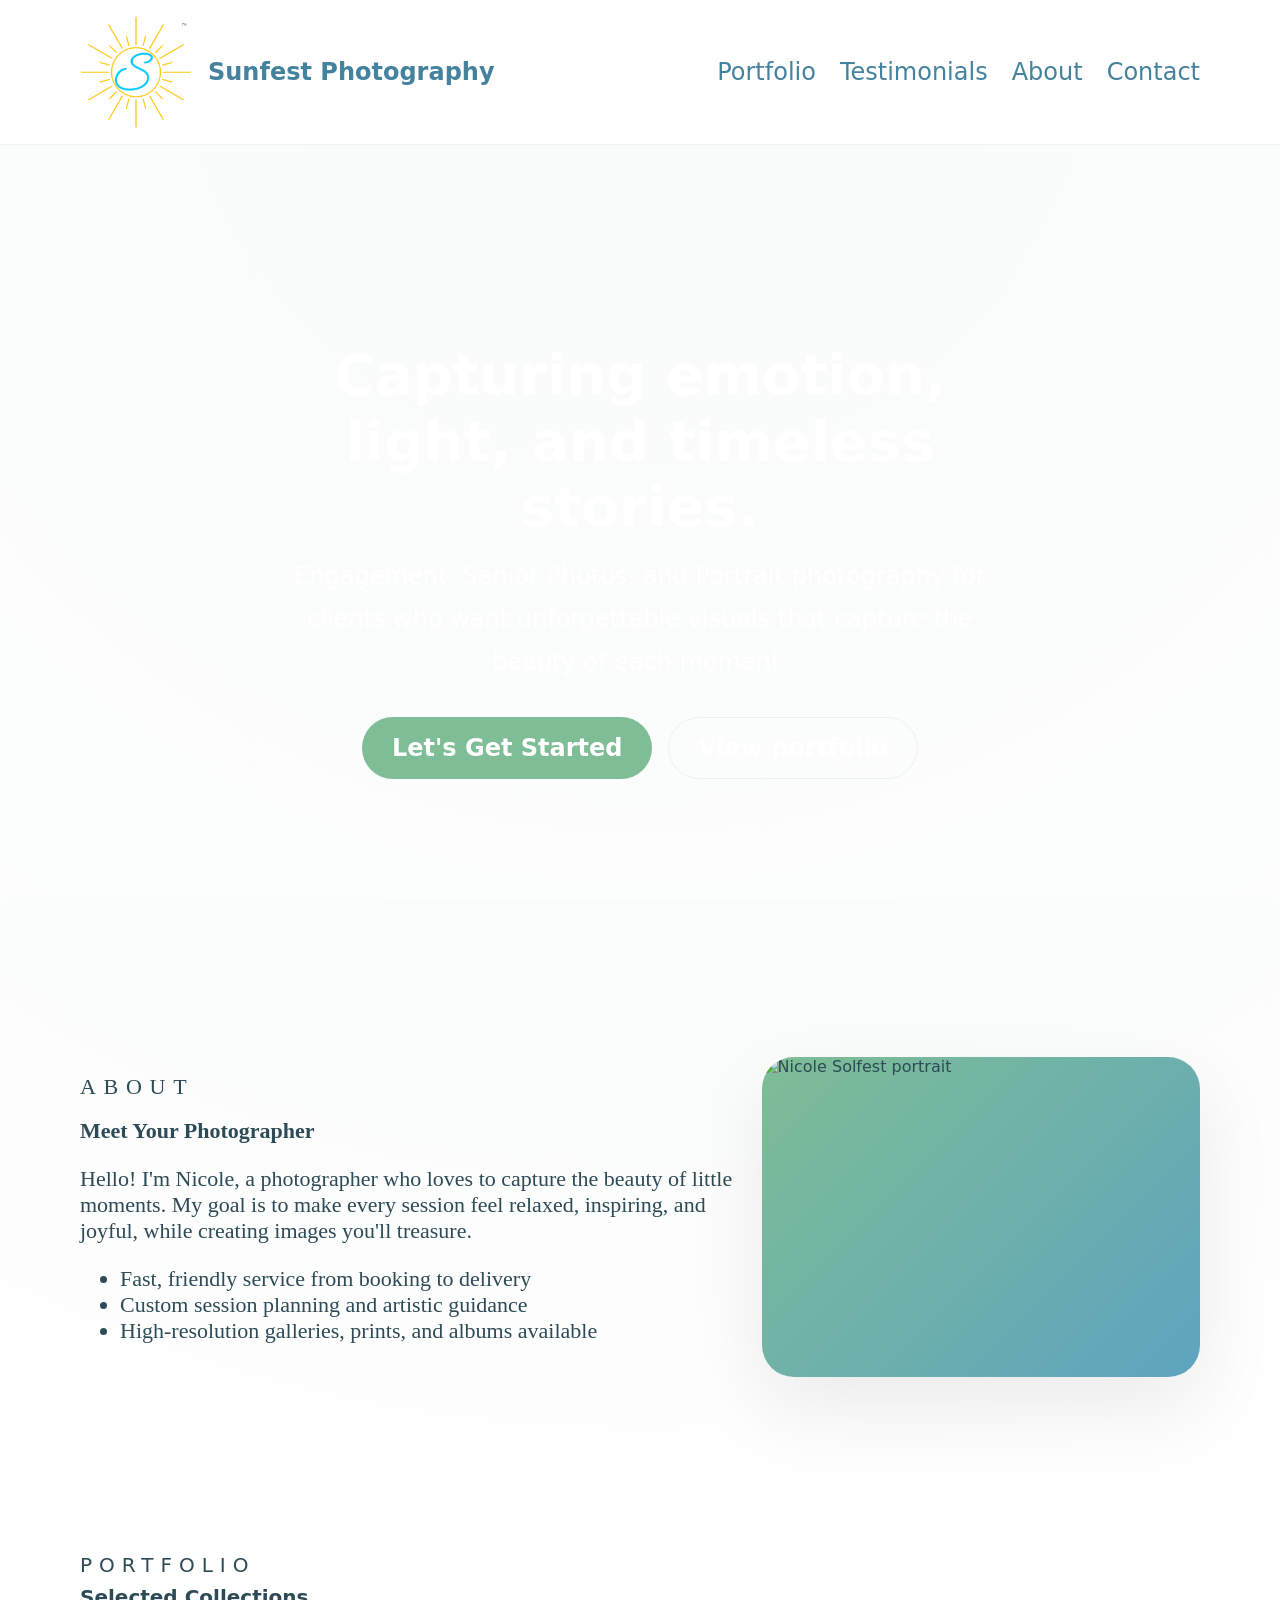
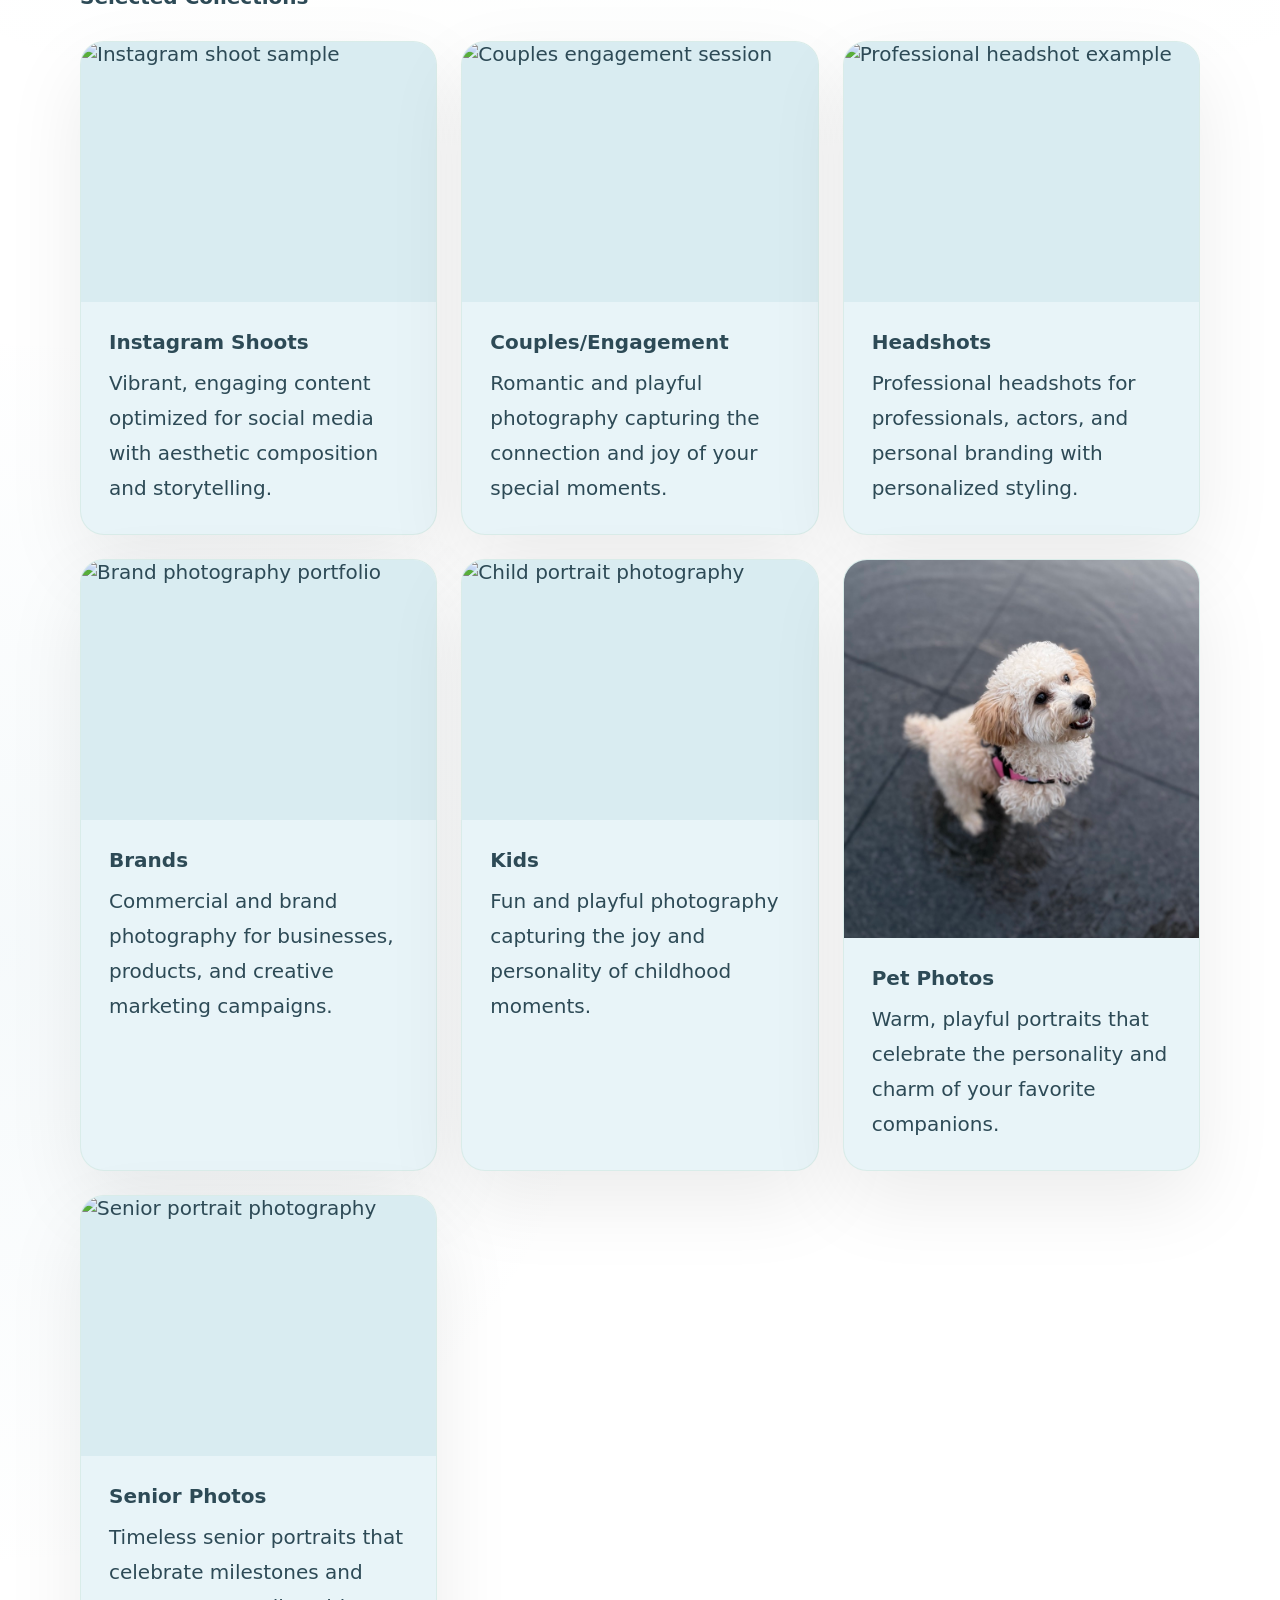
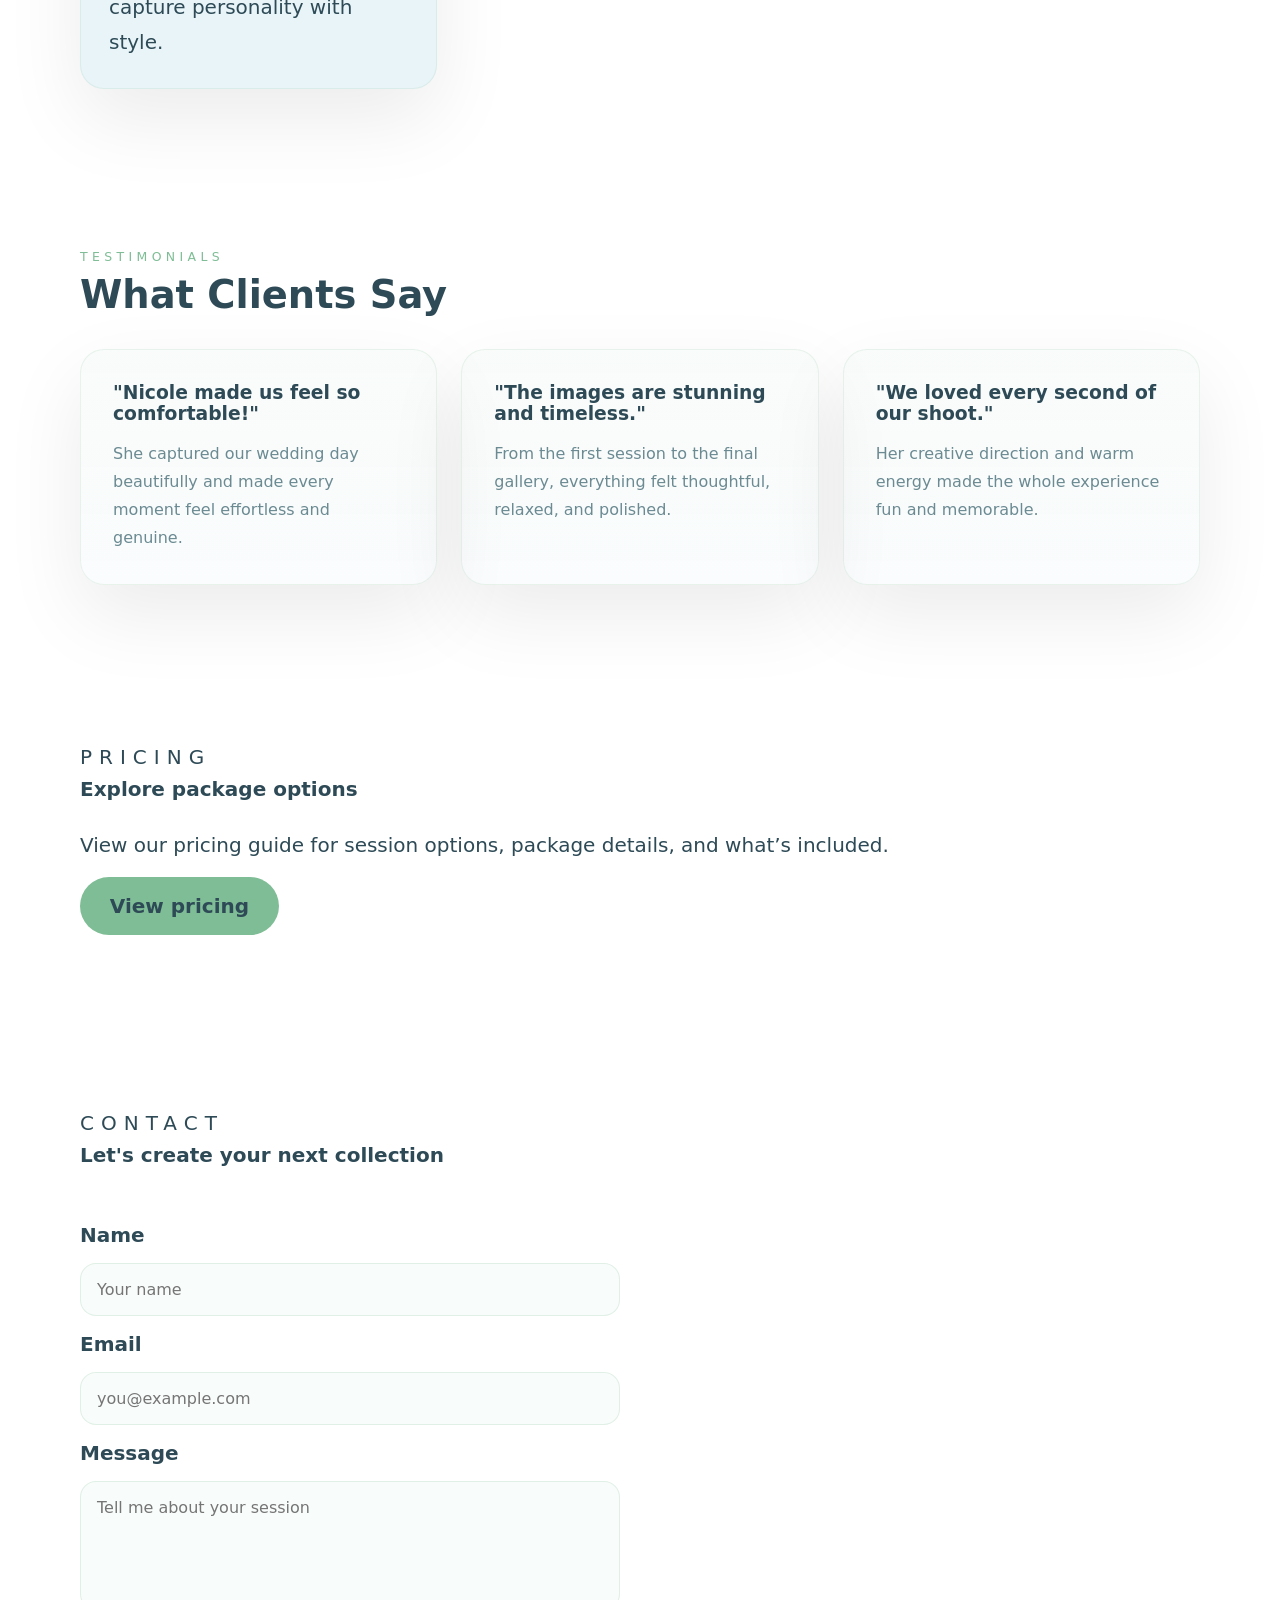
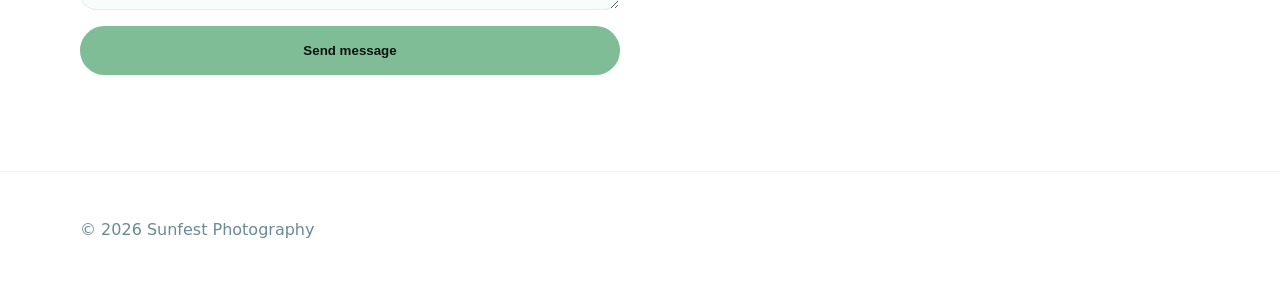
==== commit 168c8f03: "phone font" ====
--- a/index.html
+++ b/index.html
@@ -33,7 +33,7 @@
       <div class="container hero-copy">
         <p class="eyebrow"></p>
         <h2>
-          <span class="hero-title-line text-size-7xl">Capturing emotion,</span>
+          <span class="hero-title-line text-size-5xl">Capturing emotion,</span>
           <span class="hero-title-line text-size-5xl">light, and timeless stories.</span>
         </h2>
         <p>Engagement, Senior Photos, and Portrait photography for clients who want unforgettable visuals that capture the beauty of each moment.</p>
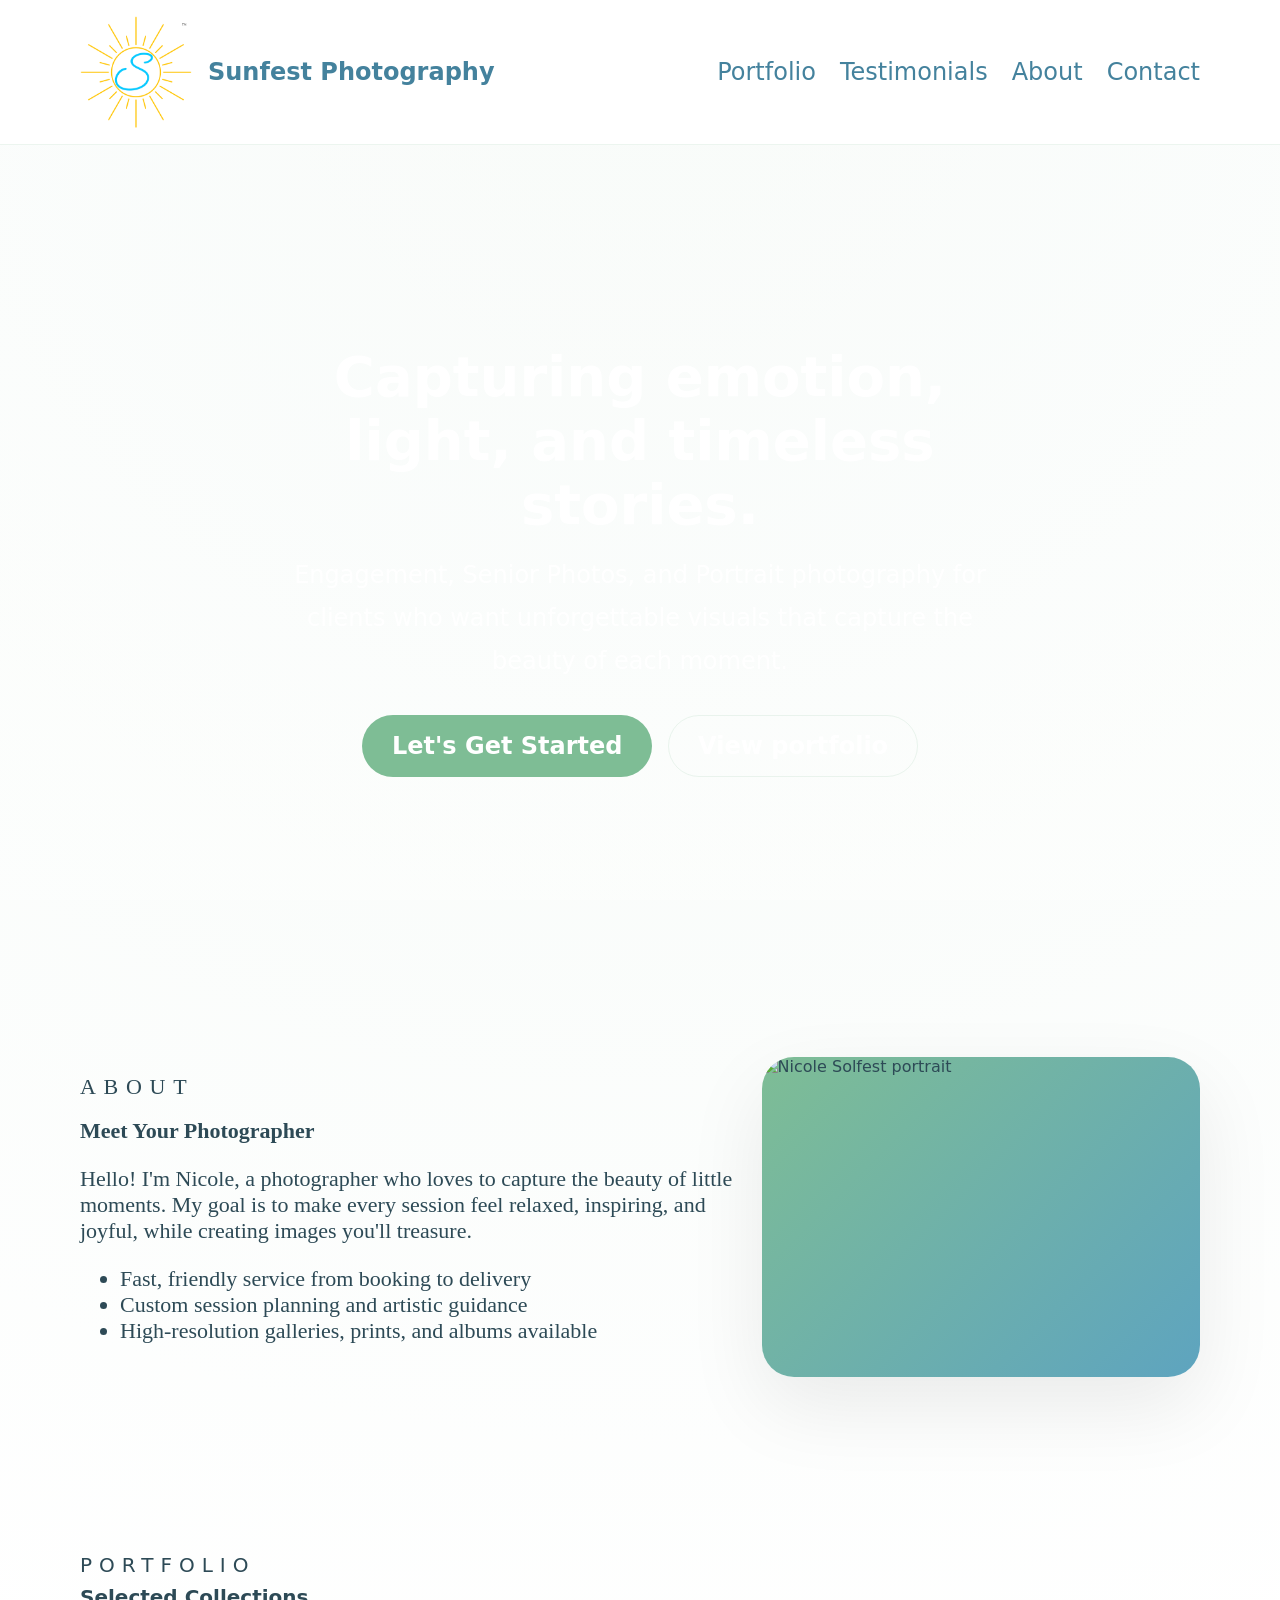
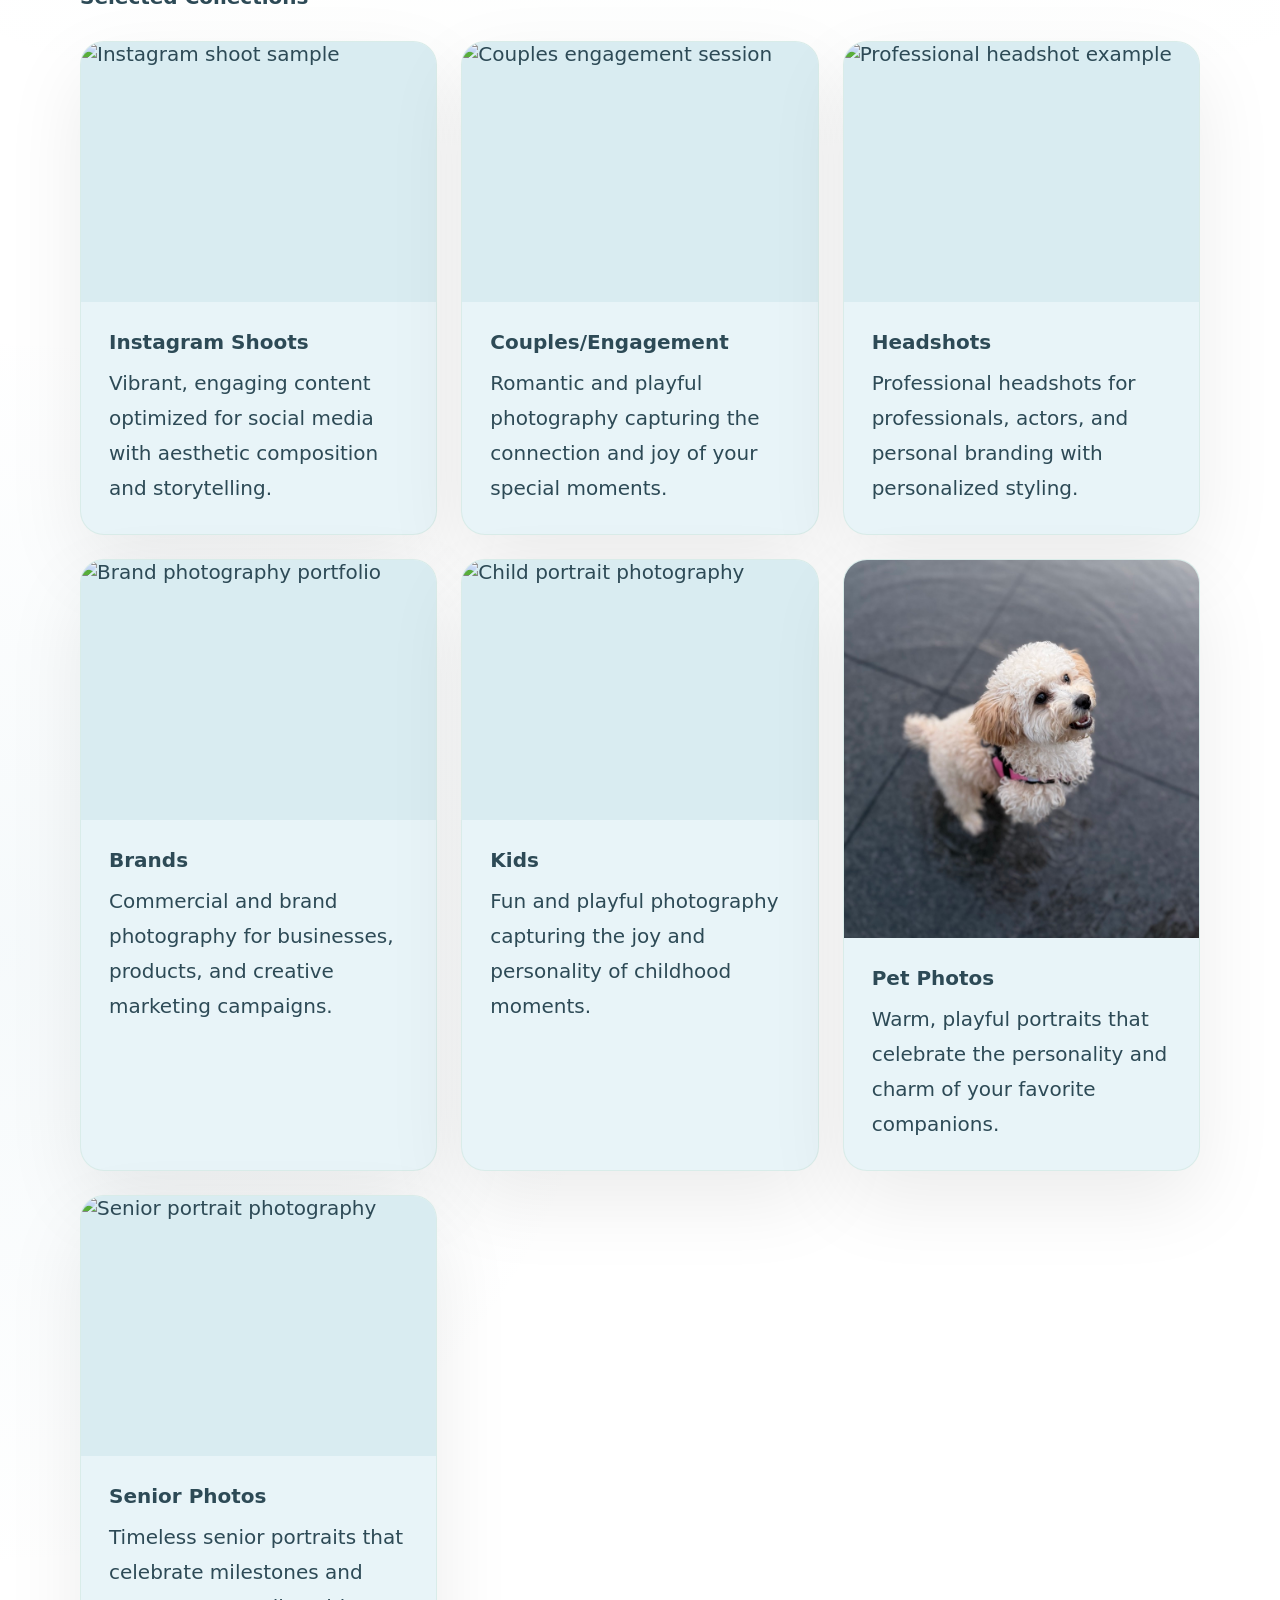
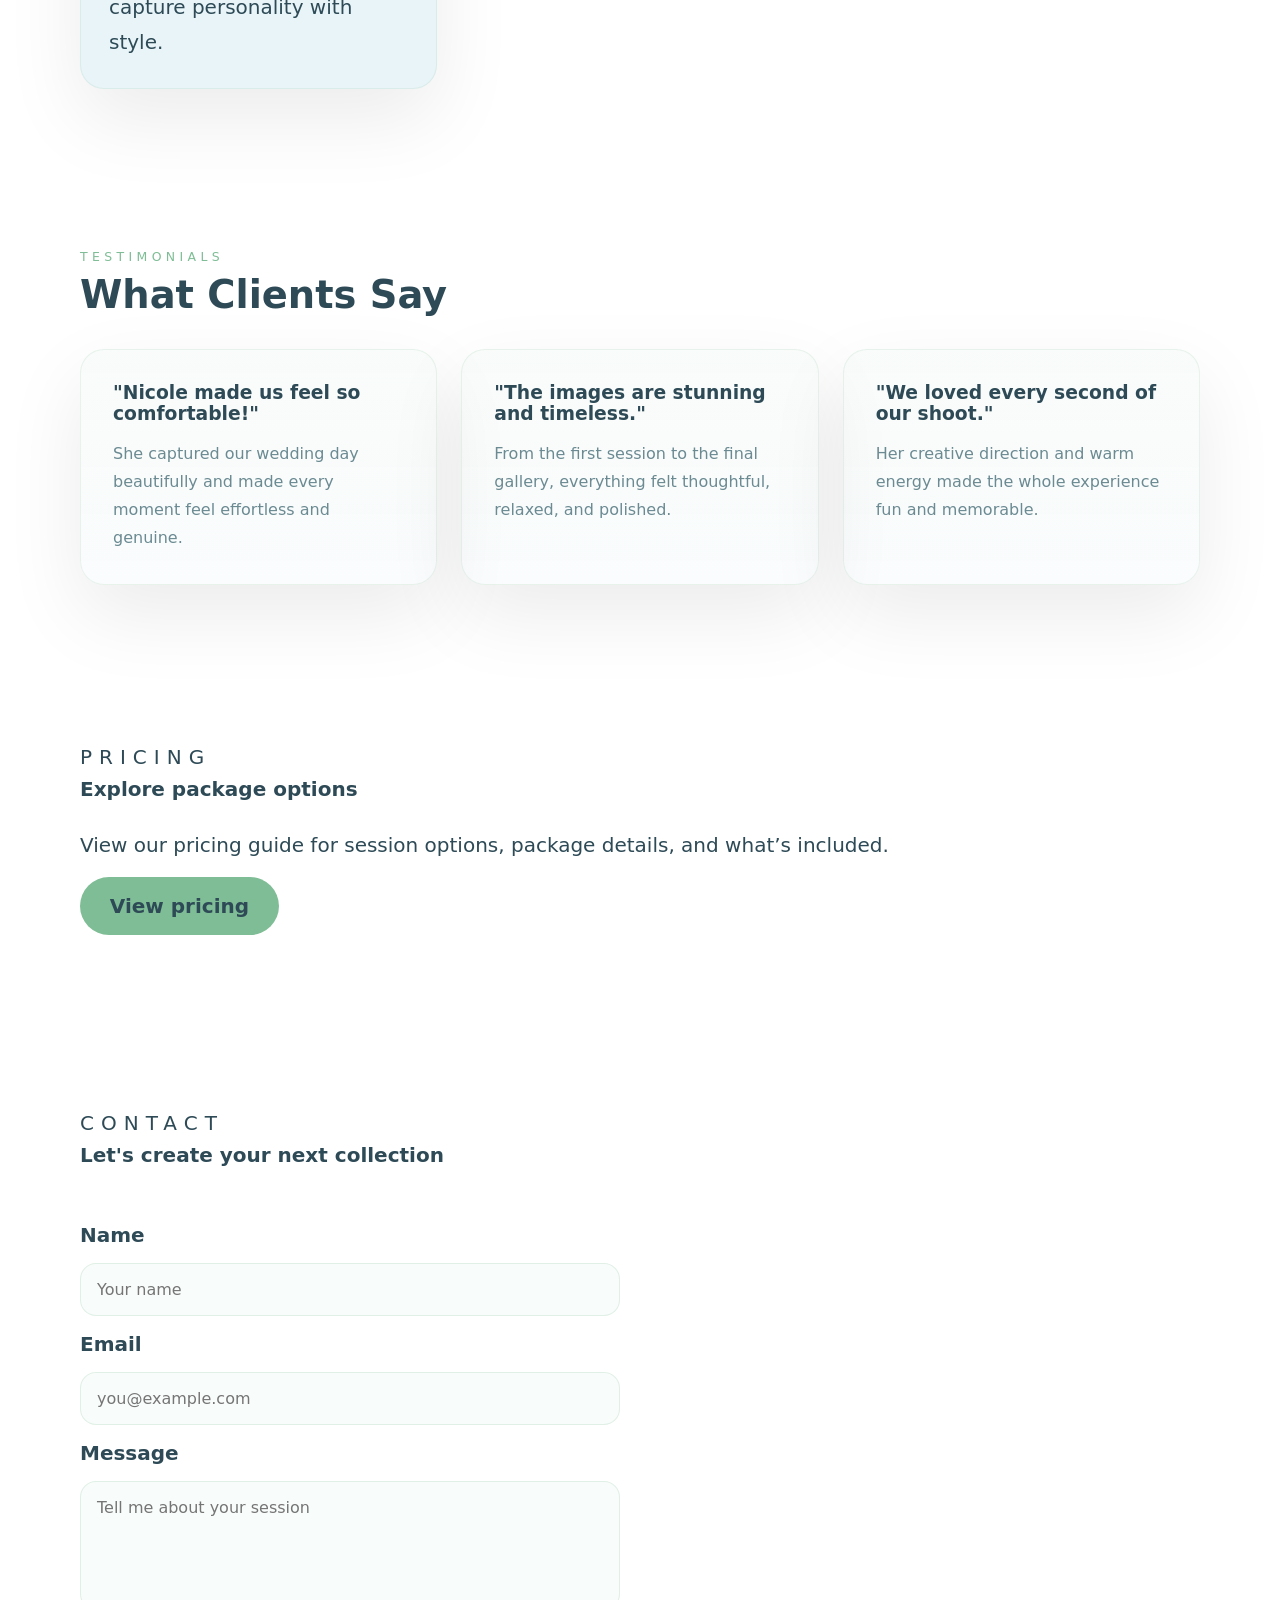
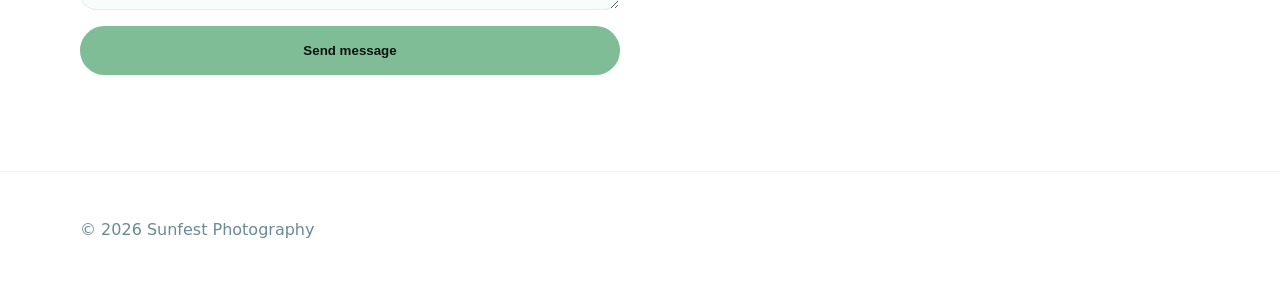
==== commit 4877b5ec: "fooont" ====
--- a/index.html
+++ b/index.html
@@ -33,8 +33,7 @@
       <div class="container hero-copy">
         <p class="eyebrow"></p>
         <h2>
-          <span class="hero-title-line text-size-5xl">Capturing emotion,</span>
-          <span class="hero-title-line text-size-5xl">light, and timeless stories.</span>
+          <span class="hero-title-line text-size-5xl">Capturing emotion, light, and timeless stories.</span>
         </h2>
         <p>Engagement, Senior Photos, and Portrait photography for clients who want unforgettable visuals that capture the beauty of each moment.</p>
         <div class="hero-actions">
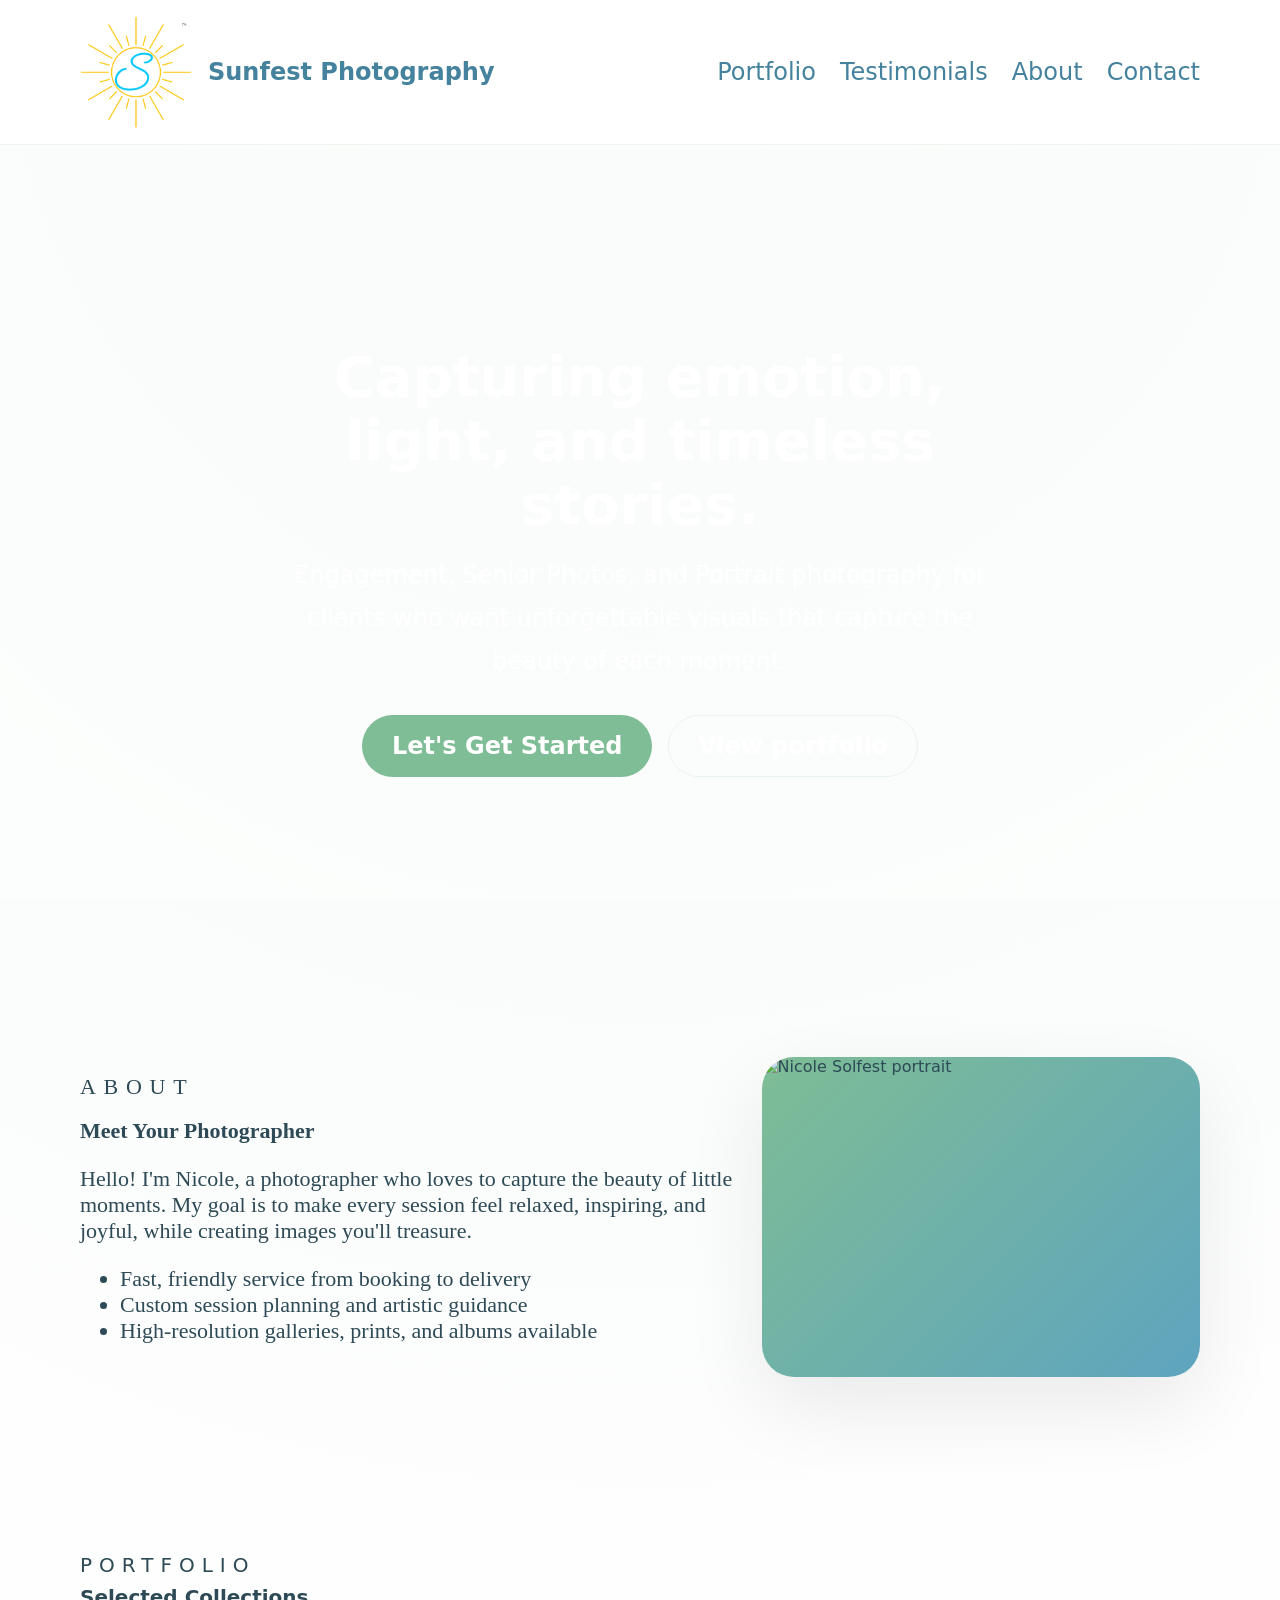
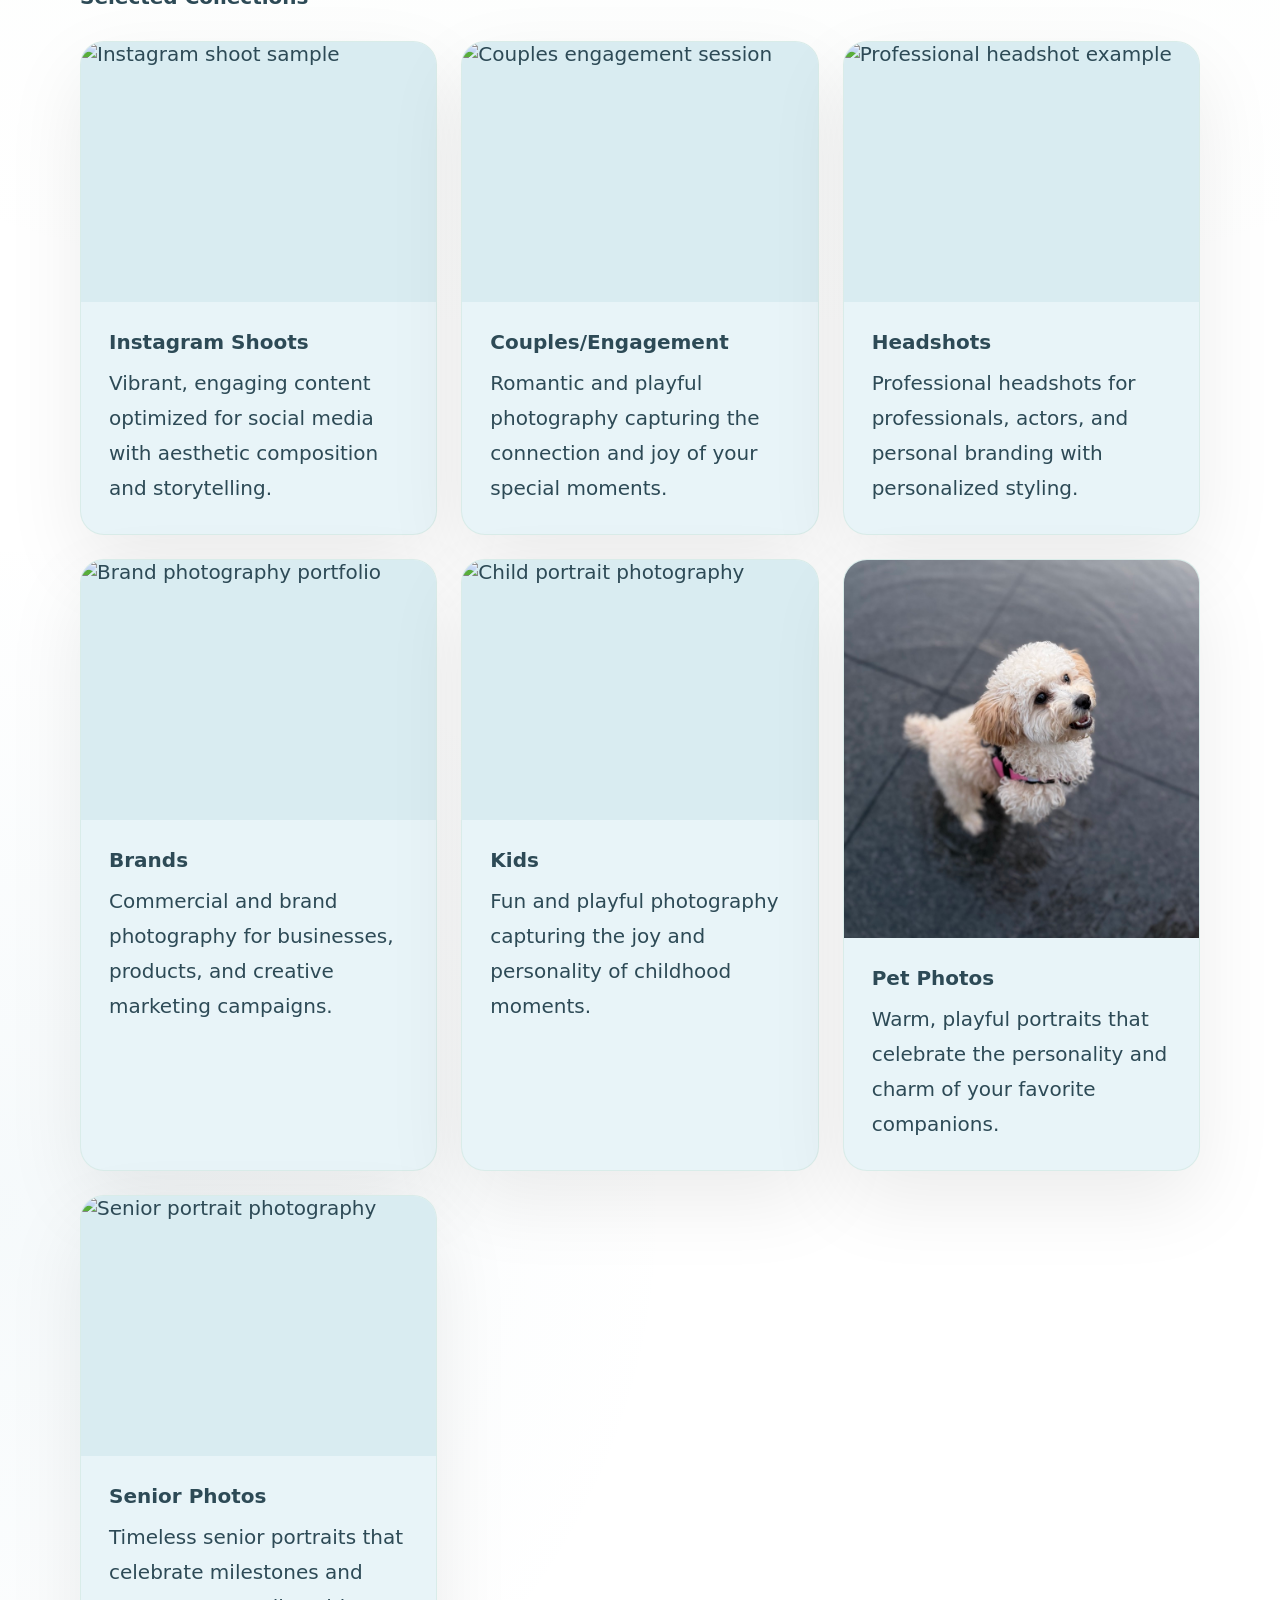
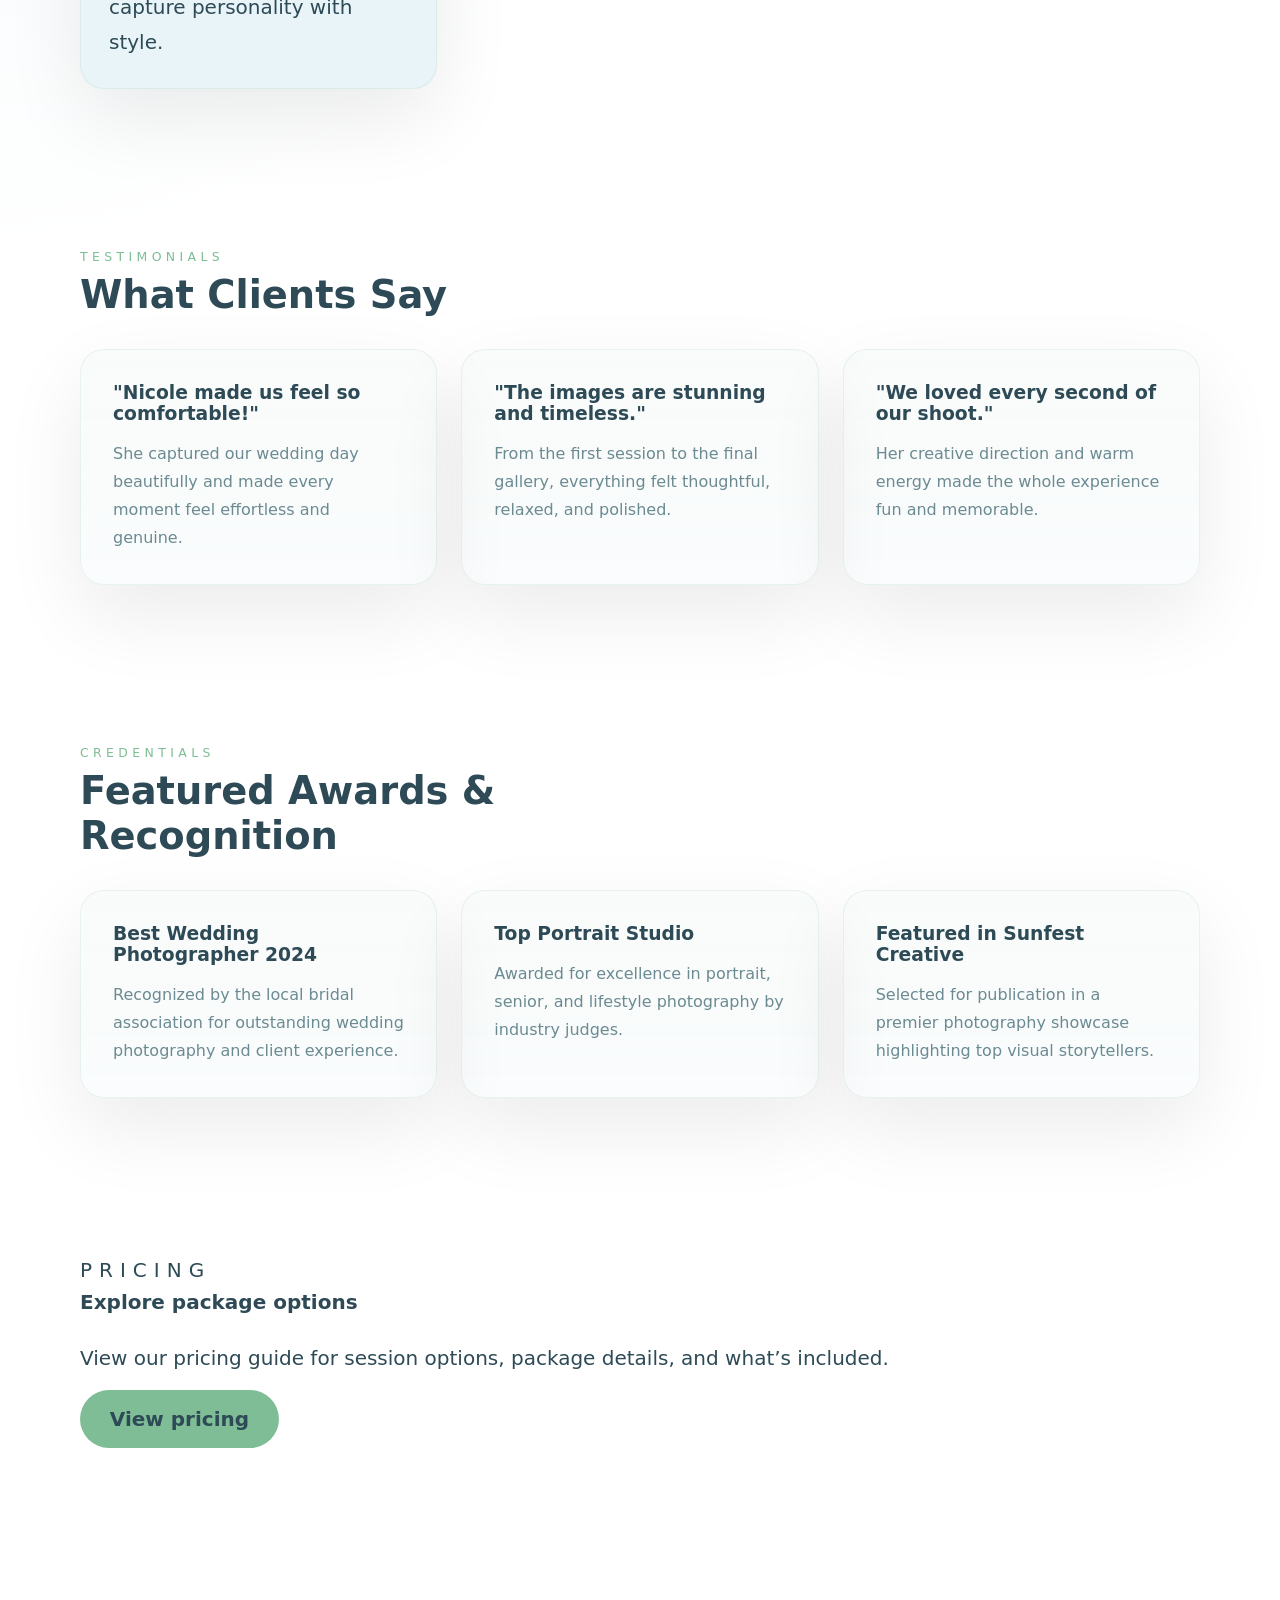
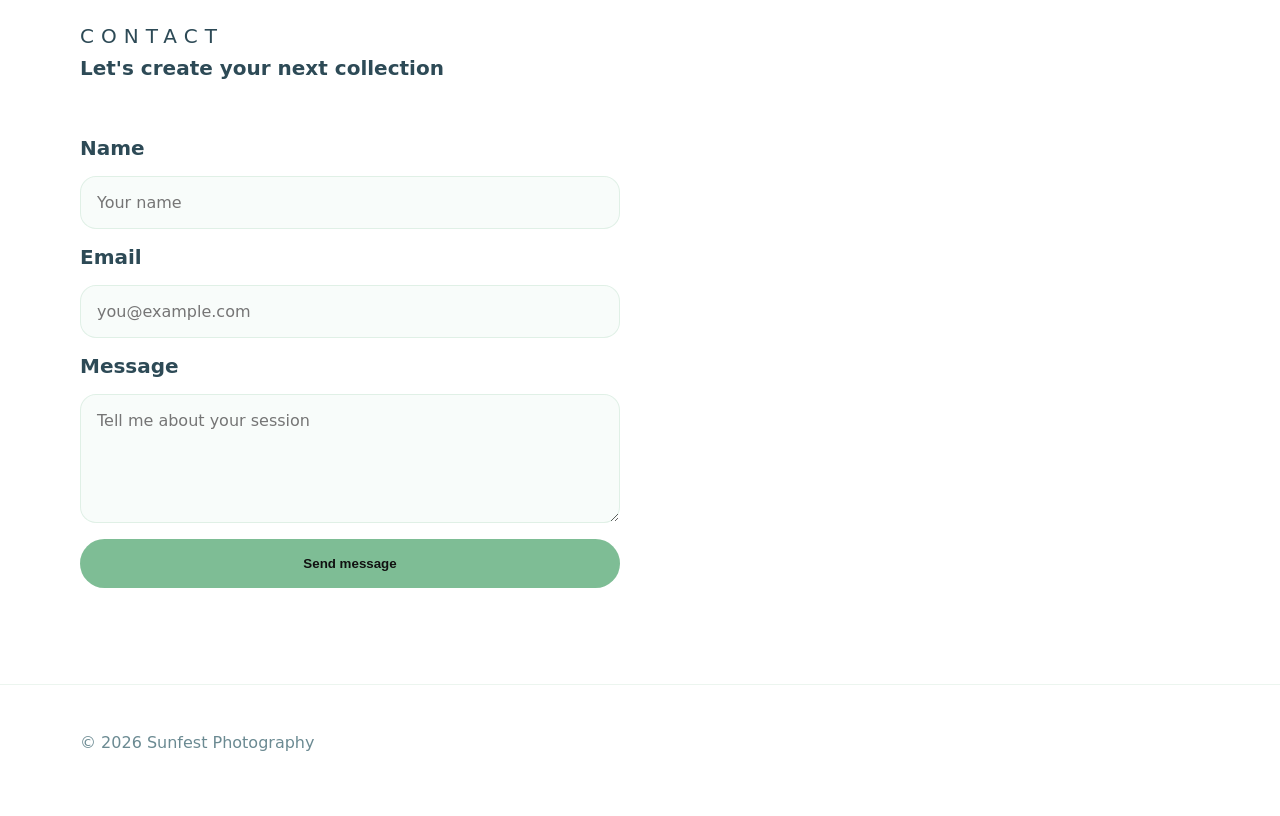
==== commit ea7c275a: "Re arranged headshots" ====
--- a/index.html
+++ b/index.html
@@ -158,6 +158,29 @@
       </div>
     </section>
 
+    <section id="credentials" class="section credentials-section" data-text-section="credentials" data-text-label="Credentials section">
+      <div class="container">
+        <div class="section-header">
+          <p class="eyebrow">Credentials</p>
+          <h2>Featured Awards & Recognition</h2>
+        </div>
+        <div class="services-grid">
+          <article class="service-card">
+            <h3>Best Wedding Photographer 2024</h3>
+            <p>Recognized by the local bridal association for outstanding wedding photography and client experience.</p>
+          </article>
+          <article class="service-card">
+            <h3>Top Portrait Studio</h3>
+            <p>Awarded for excellence in portrait, senior, and lifestyle photography by industry judges.</p>
+          </article>
+          <article class="service-card">
+            <h3>Featured in Sunfest Creative</h3>
+            <p>Selected for publication in a premier photography showcase highlighting top visual storytellers.</p>
+          </article>
+        </div>
+      </div>
+    </section>
+
     <section id="pricing" class="section pricing-preview-section" data-text-section="pricing" data-text-label="Pricing section">
       <div class="container">
         <div class="section-header">
@@ -177,7 +200,7 @@
           <p class="eyebrow">Contact</p>
           <h2>Let's create your next collection</h2>
         </div>
-        <form class="contact-form" action="#" method="POST">
+        <form class="contact-form" id="contactForm" action="https://formspree.io/f/xjgnpdww" method="POST">
           <label for="name">Name</label>
           <input id="name" name="name" type="text" placeholder="Your name" required />
 
@@ -201,5 +224,43 @@
   </footer>
 
   <script src="script.js"></script>
+  <script>
+    document.addEventListener('DOMContentLoaded', function () {
+      const form = document.getElementById('contactForm');
+      if (!form) return;
+
+      form.addEventListener('submit', async function (event) {
+        event.preventDefault();
+
+        const submitButton = form.querySelector('button[type="submit"]');
+        const originalText = submitButton.textContent;
+        submitButton.textContent = 'Sending...';
+        submitButton.disabled = true;
+
+        try {
+          const response = await fetch(form.action, {
+            method: form.method,
+            headers: { Accept: 'application/json' },
+            body: new FormData(form)
+          });
+
+          if (response.ok) {
+            form.reset();
+            submitButton.textContent = 'Message sent!';
+          } else {
+            throw new Error('Unable to send message right now.');
+          }
+        } catch (error) {
+          submitButton.textContent = 'Try again';
+          alert('Sorry, your message could not be sent. Please try again later.');
+        } finally {
+          setTimeout(function () {
+            submitButton.textContent = originalText;
+            submitButton.disabled = false;
+          }, 2500);
+        }
+      });
+    });
+  </script>
 </body>
 </html>
